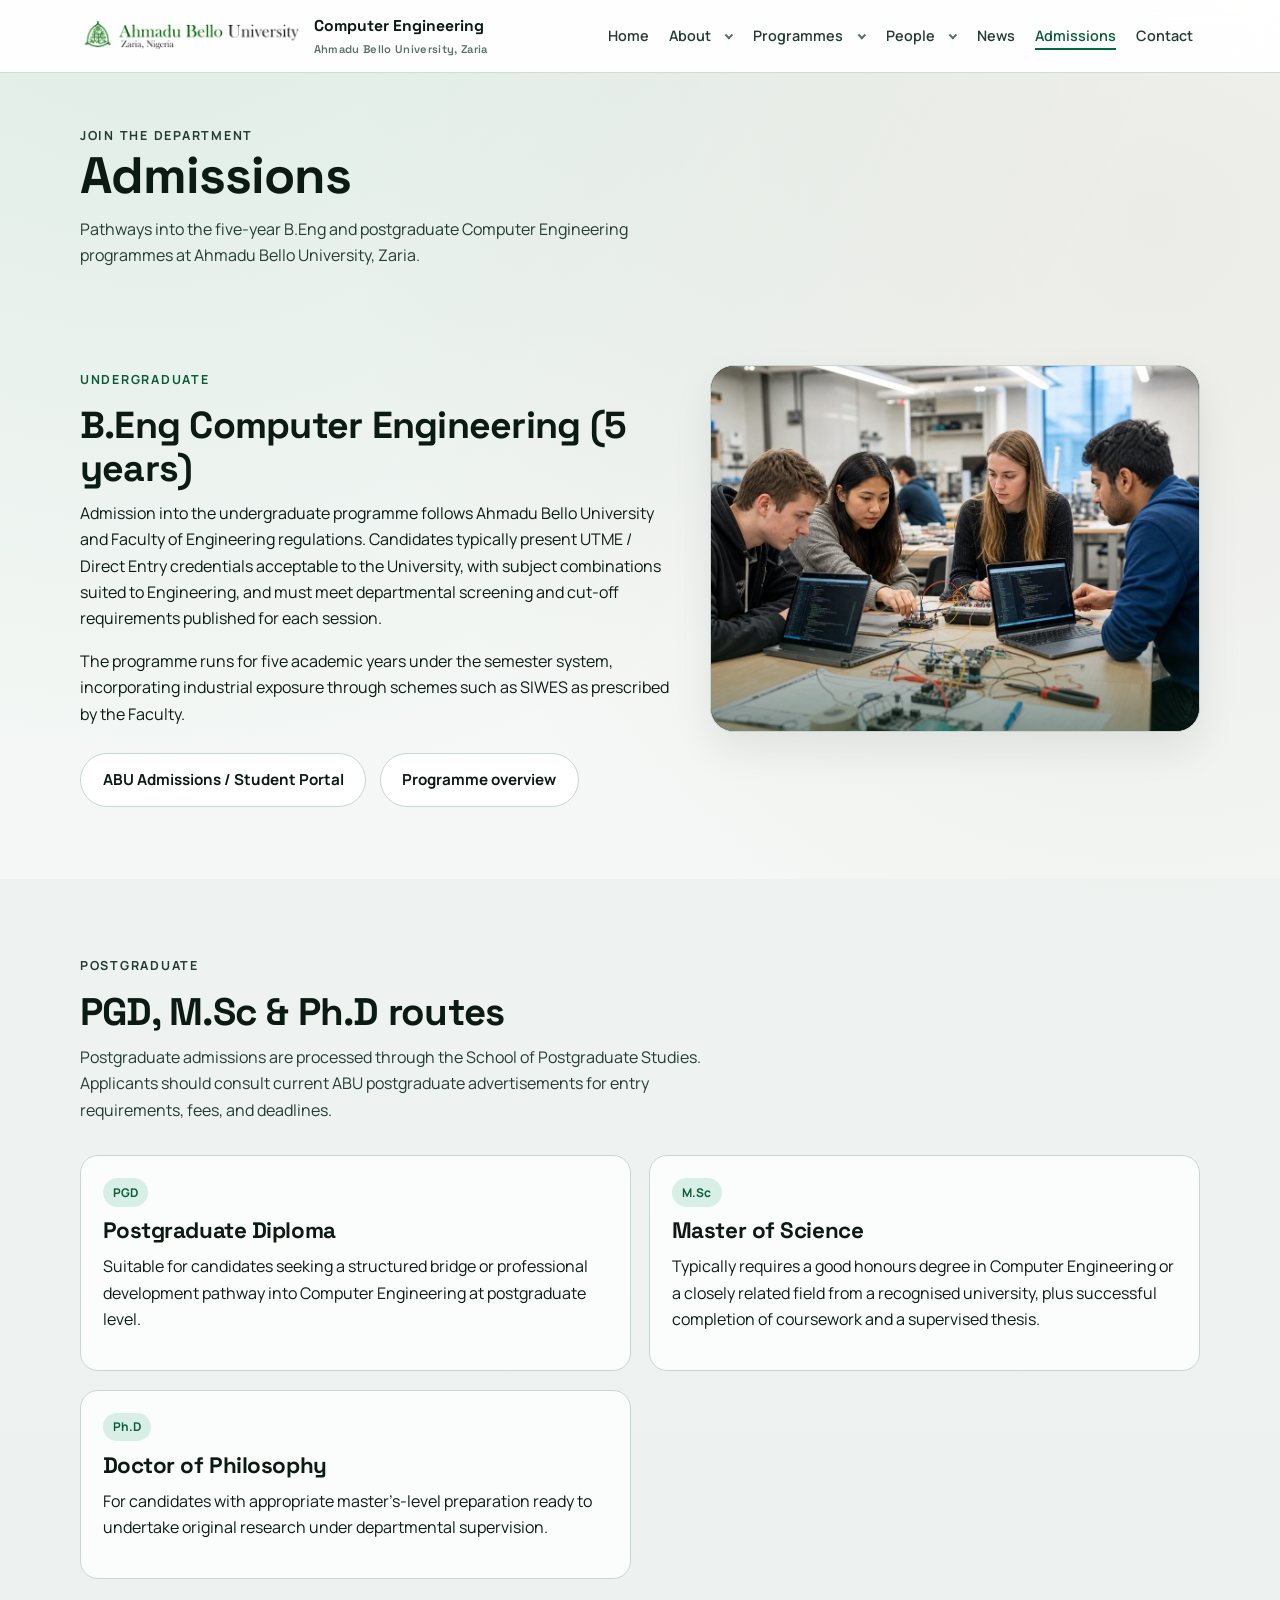
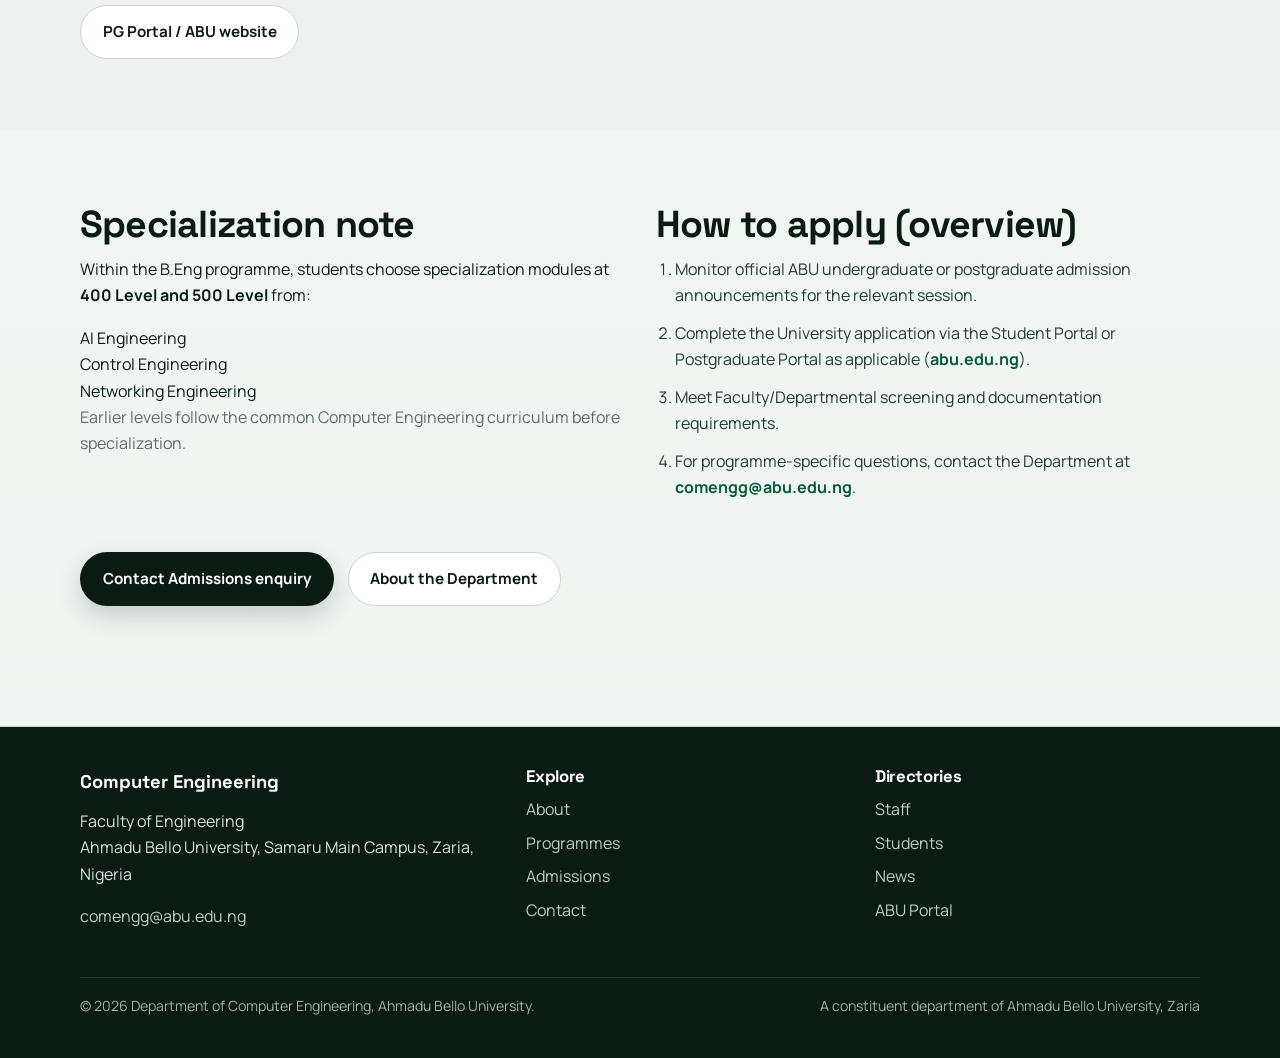
==== admissions.html @ 270fd3ab "Add ABU Computer Engineering department site for Vercel." ====
<!DOCTYPE html>
<html lang="en">
<head>
  <meta charset="UTF-8">
  <meta name="viewport" content="width=device-width, initial-scale=1">
  <meta name="description" content="Undergraduate and postgraduate admissions information for Computer Engineering at Ahmadu Bello University, Zaria.">
  <title>Admissions | Computer Engineering | Ahmadu Bello University</title>
  <link rel="preconnect" href="https://fonts.googleapis.com">
  <link rel="preconnect" href="https://fonts.gstatic.com" crossorigin>
  <link href="https://fonts.googleapis.com/css2?family=Manrope:wght@400;500;600;700;800&family=Space+Grotesk:wght@500;600;700&display=swap" rel="stylesheet">
  <link rel="stylesheet" href="assets/css/styles.css">
  <script type="application/ld+json">
  {
    "@context": "https://schema.org",
    "@type": "WebPage",
    "name": "Admissions — Computer Engineering, ABU",
    "description": "Pathways into B.Eng, PGD, M.Sc and Ph.D Computer Engineering at Ahmadu Bello University, Zaria.",
    "provider": {
      "@type": "CollegeOrUniversity",
      "name": "Ahmadu Bello University",
      "url": "https://abu.edu.ng"
    }
  }
  </script>
</head>
<body>
  <a class="skip-link" href="#main">Skip to content</a>
  <header class="site-header">
    <div class="container nav-bar">
      <a class="brand" href="index.html">
        <img class="brand-logo" src="assets/images/abu-logo.png" alt="Ahmadu Bello University" width="180" height="24">
        <div>
          Computer Engineering
          <span>Ahmadu Bello University, Zaria</span>
        </div>
      </a>
      <input class="nav-toggle" type="checkbox" id="nav-toggle" aria-label="Toggle navigation">
      <label class="nav-toggle-label" for="nav-toggle"><span></span></label>
      <nav class="site-nav" aria-label="Primary">
        <ul>
          <li><a href="index.html">Home</a></li>
          <li class="has-dropdown">
            <input class="dd-check" type="checkbox" id="dd-about" aria-hidden="true">
            <div class="dd-head">
              <a href="about.html">About</a>
              <label class="dd-toggle" for="dd-about" aria-label="About submenu"></label>
            </div>
            <ul class="dd-menu">
              <li><a href="about.html#about-department">About the Department</a></li>
              <li><a href="about.html#mission">Mission &amp; Vision</a></li>
            </ul>
          </li>
          <li class="has-dropdown">
            <input class="dd-check" type="checkbox" id="dd-programmes" aria-hidden="true">
            <div class="dd-head">
              <a href="programmes.html">Programmes</a>
              <label class="dd-toggle" for="dd-programmes" aria-label="Programmes submenu"></label>
            </div>
            <ul class="dd-menu">
              <li><a href="programmes.html#undergraduate">Undergraduate</a></li>
              <li><a href="programmes.html#postgraduate">Postgraduate</a></li>
              <li><a href="programmes.html#specializations">Specializations</a></li>
            </ul>
          </li>
          <li class="has-dropdown">
            <input class="dd-check" type="checkbox" id="dd-people" aria-hidden="true">
            <div class="dd-head">
              <a href="staff.html">People</a>
              <label class="dd-toggle" for="dd-people" aria-label="People submenu"></label>
            </div>
            <ul class="dd-menu">
              <li><a href="staff.html">Staff Directory</a></li>
              <li><a href="students.html">Student Directory</a></li>
            </ul>
          </li>
          <li><a href="news.html">News</a></li>
          <li><a href="admissions.html" aria-current="page">Admissions</a></li>
          <li><a href="contact.html">Contact</a></li>
        </ul>
      </nav>
    </div>
  </header>

  <main id="main">
    <header class="page-hero">
      <div class="container">
        <p class="eyebrow">Join the Department</p>
        <h1>Admissions</h1>
        <p>Pathways into the five-year B.Eng and postgraduate Computer Engineering programmes at Ahmadu Bello University, Zaria.</p>
      </div>
    </header>

    <section class="section section-paper">
      <div class="container split">
        <div>
          <p class="eyebrow">Undergraduate</p>
          <h2>B.Eng Computer Engineering (5 years)</h2>
          <p>Admission into the undergraduate programme follows Ahmadu Bello University and Faculty of Engineering regulations. Candidates typically present UTME / Direct Entry credentials acceptable to the University, with subject combinations suited to Engineering, and must meet departmental screening and cut-off requirements published for each session.</p>
          <p>The programme runs for five academic years under the semester system, incorporating industrial exposure through schemes such as SIWES as prescribed by the Faculty.</p>
          <div class="btn-row">
            <a class="btn btn-ghost" href="https://abu.edu.ng" rel="noopener">ABU Admissions / Student Portal</a>
            <a class="btn btn-ghost" href="programmes.html#beng">Programme overview</a>
          </div>
        </div>
        <div class="split-media">
          <img src="assets/images/prog-ug.jpg" alt="">
        </div>
      </div>
    </section>

    <section class="section section-soft">
      <div class="container">
        <div class="section-head">
          <p class="eyebrow">Postgraduate</p>
          <h2>PGD, M.Sc &amp; Ph.D routes</h2>
          <p>Postgraduate admissions are processed through the School of Postgraduate Studies. Applicants should consult current ABU postgraduate advertisements for entry requirements, fees, and deadlines.</p>
        </div>
        <div class="prog-grid">
          <article class="prog-card">
            <span class="tag">PGD</span>
            <h3>Postgraduate Diploma</h3>
            <p>Suitable for candidates seeking a structured bridge or professional development pathway into Computer Engineering at postgraduate level.</p>
          </article>
          <article class="prog-card">
            <span class="tag">M.Sc</span>
            <h3>Master of Science</h3>
            <p>Typically requires a good honours degree in Computer Engineering or a closely related field from a recognised university, plus successful completion of coursework and a supervised thesis.</p>
          </article>
          <article class="prog-card">
            <span class="tag">Ph.D</span>
            <h3>Doctor of Philosophy</h3>
            <p>For candidates with appropriate master’s-level preparation ready to undertake original research under departmental supervision.</p>
          </article>
        </div>
        <div class="btn-row">
          <a class="btn btn-ghost" href="https://abu.edu.ng" rel="noopener">PG Portal / ABU website</a>
        </div>
      </div>
    </section>

    <section class="section section-paper">
      <div class="container two-col">
        <div>
          <h2>Specialization note</h2>
          <p>Within the B.Eng programme, students choose specialization modules at <strong>400 Level and 500 Level</strong> from:</p>
          <ul>
            <li>AI Engineering</li>
            <li>Control Engineering</li>
            <li>Networking Engineering</li>
          </ul>
          <p class="muted">Earlier levels follow the common Computer Engineering curriculum before specialization.</p>
        </div>
        <div>
          <h2>How to apply (overview)</h2>
          <ol class="steps">
            <li>Monitor official ABU undergraduate or postgraduate admission announcements for the relevant session.</li>
            <li>Complete the University application via the Student Portal or Postgraduate Portal as applicable (<a href="https://abu.edu.ng" rel="noopener">abu.edu.ng</a>).</li>
            <li>Meet Faculty/Departmental screening and documentation requirements.</li>
            <li>For programme-specific questions, contact the Department at <a href="mailto:comengg@abu.edu.ng">comengg@abu.edu.ng</a>.</li>
          </ol>
        </div>
      </div>
      <div class="container" style="margin-top:2rem;">
        <div class="btn-row">
          <a class="btn btn-primary" href="contact.html">Contact Admissions enquiry</a>
          <a class="btn btn-ghost" href="about.html">About the Department</a>
        </div>
      </div>
    </section>
  </main>

  <footer class="site-footer">
    <div class="container footer-grid">
      <div>
        <p class="footer-brand">Computer Engineering</p>
        <p>Faculty of Engineering<br>Ahmadu Bello University, Samaru Main Campus, Zaria, Nigeria</p>
        <p><a href="mailto:comengg@abu.edu.ng">comengg@abu.edu.ng</a></p>
      </div>
      <div>
        <h3>Explore</h3>
        <ul class="footer-links">
          <li><a href="about.html">About</a></li>
          <li><a href="programmes.html">Programmes</a></li>
          <li><a href="admissions.html">Admissions</a></li>
          <li><a href="contact.html">Contact</a></li>
        </ul>
      </div>
      <div>
        <h3>Directories</h3>
        <ul class="footer-links">
          <li><a href="staff.html">Staff</a></li>
          <li><a href="students.html">Students</a></li>
          <li><a href="news.html">News</a></li>
          <li><a href="https://abu.edu.ng" rel="noopener">ABU Portal</a></li>
        </ul>
      </div>
    </div>
    <div class="container footer-bottom">
      <p>&copy; 2026 Department of Computer Engineering, Ahmadu Bello University.</p>
      <p class="abu-credit">A constituent department of Ahmadu Bello University, Zaria</p>
    </div>
  </footer>
</body>
</html>
---- assets/css/styles.css ----
/* =========================================================
   Department of Computer Engineering — ABU Zaria
   Portfolio-aligned CSS3 · Flexbox/Grid · Mobile-first · No JS
   ABU green + Engineering brown theme
   ========================================================= */

:root {
  --ink: #0c1a14;
  --ink-soft: #243b32;
  --muted: #5c6f68;
  --paper: #f3f6f4;
  --paper-2: #e7eeea;
  --line: #c9d6d0;
  --accent: #006b3f;
  --accent-deep: #0a5c38;
  --accent-soft: #d7efe6;
  --brown: #6b4423;
  --brown-soft: #8b5e3c;
  --brown-tint: #f3ebe4;
  --highlight: #c8e6a0;
  --white: #ffffff;
  --shadow: 0 18px 40px rgba(12, 26, 20, 0.08);
  --radius: 18px;
  --max: 1120px;
  --nav-h: 72px;
  --font-display: "Space Grotesk", "Trebuchet MS", sans-serif;
  --font-body: "Manrope", "Segoe UI", sans-serif;
  --ease: cubic-bezier(0.22, 1, 0.36, 1);
}

*,
*::before,
*::after {
  box-sizing: border-box;
}

html {
  scroll-behavior: smooth;
}

body {
  margin: 0;
  font-family: var(--font-body);
  color: var(--ink);
  background:
    radial-gradient(circle at 12% -10%, rgba(0, 107, 63, 0.12), transparent 34%),
    radial-gradient(circle at 90% 8%, rgba(107, 68, 35, 0.08), transparent 30%),
    linear-gradient(180deg, #f7faf8 0%, var(--paper) 45%, #eef4f1 100%);
  line-height: 1.65;
  min-height: 100vh;
}

img,
svg {
  max-width: 100%;
  display: block;
  height: auto;
}

a {
  color: inherit;
  text-decoration: none;
}

ul {
  margin: 0;
  padding: 0;
  list-style: none;
}

ol {
  margin: 0 0 1.2em;
  padding-left: 1.2em;
}

h1, h2, h3, h4 {
  font-family: var(--font-display);
  line-height: 1.15;
  margin: 0 0 0.6rem;
  letter-spacing: -0.02em;
  color: var(--ink);
}

h1 { font-size: clamp(2rem, 5vw, 3.4rem); }
h2 { font-size: clamp(1.55rem, 3.2vw, 2.35rem); }
h3 { font-size: clamp(1.15rem, 2.2vw, 1.4rem); }

p {
  margin: 0 0 1rem;
}

.container {
  width: min(100% - 2rem, var(--max));
  margin-inline: auto;
}

.sr-only {
  position: absolute;
  width: 1px;
  height: 1px;
  padding: 0;
  margin: -1px;
  overflow: hidden;
  clip: rect(0, 0, 0, 0);
  white-space: nowrap;
  border: 0;
}

.skip-link {
  position: absolute;
  left: -999px;
  top: 0;
  background: var(--ink);
  color: var(--white);
  padding: 0.75rem 1rem;
  z-index: 1000;
  border-radius: 10px;
}

.skip-link:focus {
  left: 1rem;
  top: 1rem;
}

.eyebrow {
  display: inline-block;
  font-size: 0.78rem;
  font-weight: 700;
  letter-spacing: 0.14em;
  text-transform: uppercase;
  color: var(--accent-deep);
  margin-bottom: 0.85rem;
}

.lede,
.support {
  font-size: 1.08rem;
  color: var(--ink-soft);
  max-width: 42rem;
}

.muted { color: var(--muted); }

.muted a,
.prose-block a,
.section p a:not(.btn) {
  color: var(--accent-deep);
  font-weight: 700;
}

.muted a:hover,
.muted a:focus,
.prose-block a:hover,
.prose-block a:focus,
.section p a:not(.btn):hover,
.section p a:not(.btn):focus {
  text-decoration: underline;
}

.section {
  padding: 4.5rem 0;
}

.section-paper {
  background: transparent;
}

.section-soft {
  background: rgba(231, 238, 234, 0.45);
}

.section-ink {
  background: var(--ink);
  color: #d7e2de;
}

.section-ink h2,
.section-ink .eyebrow {
  color: var(--white);
}

.section-ink .eyebrow {
  color: var(--highlight);
}

.section-head {
  margin-bottom: 2rem;
}

.section-head h2 {
  font-size: clamp(1.8rem, 3vw, 2.5rem);
}

.section-head p {
  color: var(--ink-soft);
  max-width: 40rem;
}

/* ---------- Header / Nav ---------- */
.site-header {
  position: sticky;
  top: 0;
  z-index: 100;
  backdrop-filter: blur(14px);
  background: rgba(255, 255, 255, 0.94);
  border-bottom: 1px solid rgba(201, 214, 208, 0.85);
}

.nav-bar,
.header-inner {
  min-height: var(--nav-h);
  display: flex;
  align-items: center;
  justify-content: space-between;
  gap: 1rem;
  position: relative;
}

.brand {
  display: flex;
  align-items: center;
  gap: 0.85rem;
  font-family: var(--font-display);
  font-weight: 700;
  font-size: 1.05rem;
  color: var(--ink);
  min-width: 0;
}

.brand-logo {
  flex: 0 0 auto;
  display: block;
  height: 2.45rem;
  width: auto;
  max-width: min(220px, 48vw);
  object-fit: contain;
  object-position: left center;
  background: transparent;
  border-radius: 0;
  padding: 0;
}

.brand-mark {
  display: none;
}

.brand-text,
.brand > div {
  display: flex;
  flex-direction: column;
  min-width: 0;
}

.brand strong,
.brand > div {
  font-size: 0.98rem;
  color: var(--ink);
}

.brand span,
.brand-text span {
  display: block;
  font-size: 0.7rem;
  font-weight: 600;
  color: var(--muted);
  letter-spacing: 0.03em;
  white-space: nowrap;
  overflow: hidden;
  text-overflow: ellipsis;
}

.nav-toggle {
  position: absolute;
  opacity: 0;
  pointer-events: none;
  width: 0;
  height: 0;
}

.nav-toggle-label {
  display: none;
  width: 2.6rem;
  height: 2.6rem;
  border: 1px solid var(--line);
  border-radius: 12px;
  align-items: center;
  justify-content: center;
  cursor: pointer;
  background: var(--white);
}

.nav-toggle-label span,
.nav-toggle-label span::before,
.nav-toggle-label span::after {
  display: block;
  width: 1.1rem;
  height: 2px;
  background: var(--ink);
  position: relative;
  transition: 0.2s ease;
}

.nav-toggle-label span::before,
.nav-toggle-label span::after {
  content: "";
  position: absolute;
  left: 0;
}

.nav-toggle-label span::before { top: -6px; }
.nav-toggle-label span::after { top: 6px; }

.site-nav > ul {
  display: flex;
  flex-wrap: wrap;
  gap: 0.2rem 0.35rem;
  align-items: center;
}

.site-nav a {
  font-size: 0.9rem;
  font-weight: 600;
  color: var(--ink-soft);
  padding: 0.4rem 0.45rem;
  position: relative;
  border-radius: 8px;
}

.site-nav > ul > li > a::after,
.dd-head > a::after {
  content: "";
  position: absolute;
  left: 0.45rem;
  right: 0.45rem;
  bottom: 0.15rem;
  width: auto;
  height: 2px;
  background: var(--accent);
  transform: scaleX(0);
  transform-origin: left;
  transition: transform 0.2s ease;
}

.site-nav a:hover,
.site-nav a:focus,
.site-nav a[aria-current="page"],
.dd-head > a:hover,
.dd-head > a:focus {
  color: var(--accent-deep);
}

.site-nav > ul > li > a:hover::after,
.site-nav > ul > li > a:focus::after,
.site-nav > ul > li > a[aria-current="page"]::after,
.dd-head > a:hover::after,
.dd-head > a:focus::after,
.has-dropdown:has(a[aria-current="page"]) .dd-head > a::after {
  transform: scaleX(1);
}

/* Dropdowns */
.has-dropdown {
  position: relative;
}

.dd-check {
  position: absolute;
  opacity: 0;
  pointer-events: none;
  width: 0;
  height: 0;
}

.dd-head {
  display: flex;
  align-items: center;
  gap: 0.15rem;
}

.dd-head > a {
  font-size: 0.9rem;
  font-weight: 600;
  color: var(--ink-soft);
  padding: 0.4rem 0.2rem 0.4rem 0.45rem;
  position: relative;
}

.dd-toggle {
  display: inline-flex;
  align-items: center;
  justify-content: center;
  width: 1.5rem;
  height: 1.5rem;
  border-radius: 6px;
  cursor: pointer;
  color: var(--muted);
}

.dd-toggle .caret,
.dd-toggle::after {
  content: "";
  display: block;
  width: 0.4rem;
  height: 0.4rem;
  border-right: 2px solid currentColor;
  border-bottom: 2px solid currentColor;
  transform: rotate(45deg) translateY(-1px);
  transition: transform 0.2s ease;
}

.dd-toggle .caret {
  border: none;
  width: auto;
  height: auto;
  transform: none;
  font-size: 0.65rem;
  line-height: 1;
}

.dd-check:checked + .dd-head .dd-toggle::after {
  transform: rotate(225deg) translateY(-1px);
}

.dd-menu {
  display: none;
  min-width: 13.5rem;
  padding: 0.45rem;
  background: var(--white);
  border: 1px solid var(--line);
  border-radius: 14px;
  box-shadow: var(--shadow);
  z-index: 120;
}

.dd-menu a {
  display: block;
  padding: 0.65rem 0.75rem;
  border-radius: 10px;
  font-size: 0.88rem;
  color: var(--ink-soft);
}

.dd-menu a:hover,
.dd-menu a:focus {
  background: var(--accent-soft);
  color: var(--accent-deep);
}

.has-dropdown:hover > .dd-menu,
.has-dropdown:focus-within > .dd-menu,
.dd-check:checked ~ .dd-menu {
  display: block;
}

@media (min-width: 761px) {
  .dd-menu {
    position: absolute;
    top: calc(100% + 0.35rem);
    left: 0;
  }

  .dd-toggle {
    pointer-events: none;
  }
}

/* ---------- Buttons ---------- */
.btn-row {
  display: flex;
  flex-wrap: wrap;
  gap: 0.85rem;
  margin-top: 1.6rem;
}

.btn,
button.btn {
  display: inline-flex;
  align-items: center;
  justify-content: center;
  gap: 0.45rem;
  padding: 0.85rem 1.35rem;
  border-radius: 999px;
  font-family: var(--font-body);
  font-weight: 700;
  font-size: 0.95rem;
  border: 1.5px solid transparent;
  cursor: pointer;
  transition: transform 0.18s ease, background 0.18s ease, box-shadow 0.18s ease, border-color 0.18s ease, color 0.18s ease;
}

.btn:hover,
.btn:focus {
  transform: translateY(-2px);
}

.btn-primary {
  background: var(--ink);
  color: var(--white);
  box-shadow: 0 10px 24px rgba(12, 26, 20, 0.18);
}

.btn-primary:hover,
.btn-primary:focus {
  background: var(--accent-deep);
  color: var(--white);
}

.btn-secondary {
  background: transparent;
  border-color: var(--ink);
  color: var(--ink);
}

.btn-secondary:hover,
.btn-secondary:focus {
  background: var(--accent-soft);
  border-color: var(--accent);
  color: var(--accent-deep);
}

.btn-ghost {
  background: var(--white);
  color: var(--ink);
  border-color: var(--line);
}

.btn-ghost:hover,
.btn-ghost:focus {
  border-color: var(--accent);
  color: var(--accent-deep);
  background: var(--accent-soft);
}

/* ---------- Hero (institutional, brand-first) ---------- */
.hero {
  position: relative;
  min-height: calc(88vh - var(--nav-h));
  display: grid;
  align-items: end;
  overflow: hidden;
  color: var(--white);
  background: #062819;
}

.hero-media {
  position: absolute;
  inset: 0;
  z-index: 0;
}

.hero-media img,
.hero-media svg {
  width: 100%;
  height: 100%;
  object-fit: cover;
  object-position: center;
  transform: scale(1.08);
  animation: heroZoom 18s ease-in-out infinite alternate;
  will-change: transform;
}

.hero-media::after {
  content: "";
  position: absolute;
  inset: 0;
  background:
    linear-gradient(180deg, rgba(6, 40, 25, 0.28) 0%, rgba(6, 40, 25, 0.42) 40%, rgba(6, 40, 25, 0.9) 100%),
    linear-gradient(90deg, rgba(6, 40, 25, 0.82) 0%, rgba(6, 40, 25, 0.35) 62%, rgba(6, 40, 25, 0.15) 100%);
  pointer-events: none;
}

.hero-content {
  position: relative;
  z-index: 1;
  padding: clamp(3rem, 8vw, 5.5rem) 0 clamp(3.25rem, 7vw, 5rem);
  animation: heroRise 0.85s var(--ease) both;
}

.hero-brand {
  font-family: var(--font-display);
  font-size: clamp(1.15rem, 2.6vw, 1.55rem);
  font-weight: 700;
  color: #d4e8dc;
  margin-bottom: 0.85rem;
  letter-spacing: -0.01em;
  max-width: 28ch;
}

.hero h1 {
  color: var(--white);
  max-width: 14ch;
  margin-bottom: 0.9rem;
  font-size: clamp(2.4rem, 5.5vw, 4rem);
}

.hero .support {
  color: rgba(244, 247, 245, 0.86);
  font-size: 1.1rem;
  margin-bottom: 0;
}

.hero .btn-secondary {
  border-color: rgba(255, 255, 255, 0.55);
  color: var(--white);
}

.hero .btn-secondary:hover,
.hero .btn-secondary:focus {
  background: rgba(255, 255, 255, 0.1);
  border-color: var(--highlight);
  color: var(--white);
}

@keyframes heroRise {
  from { opacity: 0; transform: translateY(22px); }
  to { opacity: 1; transform: translateY(0); }
}

@keyframes heroZoom {
  from { transform: scale(1.05) translate3d(0, 0, 0); }
  to { transform: scale(1.14) translate3d(-1.5%, -1%, 0); }
}

@keyframes fadeUp {
  from { opacity: 0; transform: translateY(28px); }
  to { opacity: 1; transform: translateY(0); }
}

@keyframes imageReveal {
  from { opacity: 0; transform: scale(1.06); }
  to { opacity: 1; transform: scale(1); }
}

.reveal,
.lane,
.news-item,
.article-card,
.stat,
.feature-card,
.person,
.prog-card {
  animation: fadeUp 0.7s var(--ease) both;
}

.lane:nth-child(2),
.news-item:nth-child(2),
.stat:nth-child(2) { animation-delay: 0.08s; }
.lane:nth-child(3),
.news-item:nth-child(3),
.stat:nth-child(3) { animation-delay: 0.16s; }
.stat:nth-child(4) { animation-delay: 0.24s; }

.page-hero {
  padding: 3rem 0 1.5rem;
}

.page-hero h1 {
  font-size: clamp(2rem, 4.5vw, 3.2rem);
}

.page-hero p {
  color: var(--ink-soft);
  max-width: 40rem;
  margin: 0;
}

/* ---------- Layout helpers ---------- */
.split,
.two-col,
.about-layout,
.contact-grid {
  display: grid;
  gap: 2rem;
  align-items: start;
}

.split,
.about-layout {
  grid-template-columns: 1.1fr 0.9fr;
}

.two-col,
.contact-grid {
  grid-template-columns: 1fr 1fr;
}

.split-media,
.portrait {
  position: relative;
  border-radius: 24px;
  overflow: hidden;
  border: 1px solid var(--line);
  background: var(--ink);
  box-shadow: var(--shadow);
}

.split-media::after,
.portrait::after {
  content: "";
  position: absolute;
  inset: auto 0 0 0;
  height: 35%;
  background: linear-gradient(transparent, rgba(6, 40, 25, 0.45));
  pointer-events: none;
}

.split-media img,
.portrait img {
  width: 100%;
  aspect-ratio: 4 / 3;
  object-fit: cover;
  object-position: center;
  animation: imageReveal 0.9s var(--ease) both;
  transition: transform 0.7s var(--ease);
}

.split-media:hover img,
.portrait:hover img {
  transform: scale(1.05);
}

.prose-block p:last-child {
  margin-bottom: 0;
}

.quote {
  margin: 0;
  padding: 1.4rem 1.5rem;
  border-left: 4px solid var(--brown);
  background: var(--brown-tint);
  border-radius: 0 16px 16px 0;
  color: var(--ink-soft);
  font-size: 1.05rem;
}

.quote cite {
  display: block;
  margin-top: 0.85rem;
  font-style: normal;
  font-weight: 700;
  color: var(--brown);
  font-size: 0.92rem;
}

/* ---------- Stats ---------- */
.stats,
.stat-strip {
  display: grid;
  grid-template-columns: repeat(3, 1fr);
  gap: 1rem;
}

.stat {
  background: var(--white);
  border: 1px solid var(--line);
  border-radius: var(--radius);
  padding: 1.2rem 1.1rem;
  box-shadow: var(--shadow);
}

.section-ink .stat {
  background: rgba(255, 255, 255, 0.06);
  border-color: rgba(255, 255, 255, 0.12);
  box-shadow: none;
}

.stat strong,
.stat b {
  display: block;
  font-family: var(--font-display);
  font-size: 1.55rem;
  color: var(--accent-deep);
  margin-bottom: 0.2rem;
}

.section-ink .stat strong,
.section-ink .stat b {
  color: var(--highlight);
}

.stat span {
  color: var(--muted);
  font-size: 0.9rem;
}

.section-ink .stat span {
  color: #9bb0a8;
}

/* ---------- Feature / programme / lane grids ---------- */
.feature-grid,
.lanes,
.prog-grid,
.person-grid,
.hobby-grid {
  display: grid;
  gap: 1.15rem;
}

.feature-grid,
.lanes {
  grid-template-columns: repeat(3, 1fr);
}

.prog-grid {
  grid-template-columns: repeat(2, 1fr);
}

.prog-grid.four {
  grid-template-columns: repeat(4, 1fr);
}

.person-grid {
  grid-template-columns: repeat(3, 1fr);
}

/* ---------- Labs & focus showcase ---------- */
.focus-showcase {
  display: grid;
  gap: 1.5rem;
}

.focus-reel {
  position: relative;
  border-radius: 24px;
  overflow: hidden;
  min-height: clamp(280px, 42vw, 420px);
  background: var(--ink);
  box-shadow: var(--shadow);
  border: 1px solid var(--line);
}

.focus-reel-slides {
  position: absolute;
  inset: 0;
}

.focus-reel-slides img {
  position: absolute;
  inset: 0;
  width: 100%;
  height: 100%;
  object-fit: cover;
  opacity: 0;
  animation: focusReel 20s ease-in-out infinite;
}

.focus-reel-slides img:nth-child(1) { animation-delay: 0s; }
.focus-reel-slides img:nth-child(2) { animation-delay: 4s; }
.focus-reel-slides img:nth-child(3) { animation-delay: 8s; }
.focus-reel-slides img:nth-child(4) { animation-delay: 12s; }
.focus-reel-slides img:nth-child(5) { animation-delay: 16s; }

@keyframes focusReel {
  0% { opacity: 0; transform: scale(1.06); }
  4% { opacity: 1; }
  18% { opacity: 1; transform: scale(1.12); }
  22% { opacity: 0; transform: scale(1.14); }
  100% { opacity: 0; }
}

.focus-reel::after {
  content: "";
  position: absolute;
  inset: 0;
  background:
    linear-gradient(90deg, rgba(6, 40, 25, 0.88) 0%, rgba(6, 40, 25, 0.45) 48%, rgba(6, 40, 25, 0.2) 100%),
    linear-gradient(180deg, transparent 40%, rgba(6, 40, 25, 0.75));
  pointer-events: none;
  z-index: 1;
}

.focus-reel-caption {
  position: relative;
  z-index: 2;
  max-width: 34rem;
  padding: clamp(1.5rem, 4vw, 2.5rem);
  color: var(--white);
  height: 100%;
  display: flex;
  flex-direction: column;
  justify-content: flex-end;
  min-height: clamp(280px, 42vw, 420px);
}

.focus-reel-caption .lane-meta {
  color: var(--highlight);
}

.focus-reel-caption h3 {
  color: var(--white);
  font-size: clamp(1.5rem, 3vw, 2.1rem);
}

.focus-reel-caption p:last-child {
  color: rgba(244, 247, 245, 0.86);
  margin: 0;
}

.focus-grid {
  display: grid;
  grid-template-columns: repeat(2, 1fr);
  gap: 1.15rem;
}

.focus-card {
  background: rgba(255, 255, 255, 0.82);
  border: 1px solid var(--line);
  border-radius: var(--radius);
  overflow: hidden;
  transition: transform 0.25s var(--ease), box-shadow 0.25s var(--ease), border-color 0.25s var(--ease);
}

.focus-card:hover {
  transform: translateY(-5px);
  border-color: #9fc7b8;
  box-shadow: var(--shadow);
}

.focus-card-wide {
  grid-column: 1 / -1;
  display: grid;
  grid-template-columns: 1.1fr 0.9fr;
}

.focus-card-media {
  position: relative;
  aspect-ratio: 16 / 10;
  overflow: hidden;
  background: var(--ink);
}

.focus-card-wide .focus-card-media {
  aspect-ratio: auto;
  min-height: 240px;
}

.focus-card-media img {
  width: 100%;
  height: 100%;
  object-fit: cover;
  transition: transform 0.65s var(--ease);
}

.focus-card:hover .focus-card-media img {
  transform: scale(1.06);
}

.focus-card-body {
  padding: 1.15rem 1.25rem 1.35rem;
}

.focus-card-body p:last-child {
  margin: 0;
  color: var(--ink-soft);
}

.feature-card,
.lane,
.prog-card,
.person,
.info-card,
.contact-card,
.edu-item {
  background: rgba(255, 255, 255, 0.78);
  border: 1px solid var(--line);
  border-radius: var(--radius);
  padding: 1.35rem;
  transition: transform 0.18s ease, border-color 0.18s ease, box-shadow 0.18s ease;
}

.feature-card:hover,
.lane:hover,
.prog-card:hover,
.person:hover,
.info-card:hover,
.contact-card:hover {
  transform: translateY(-4px);
  border-color: #9fc7b8;
  box-shadow: var(--shadow);
}

.lane {
  padding: 0;
  overflow: hidden;
  display: flex;
  flex-direction: column;
}

.lane-visual {
  position: relative;
  background: var(--ink);
  aspect-ratio: 16 / 10;
  overflow: hidden;
}

.lane-visual::after {
  content: "";
  position: absolute;
  inset: 0;
  background: linear-gradient(180deg, transparent 55%, rgba(6, 40, 25, 0.35));
  pointer-events: none;
}

.lane-visual img {
  width: 100%;
  height: 100%;
  object-fit: cover;
  object-position: center;
  transition: transform 0.65s var(--ease);
}

.lane:hover .lane-visual img {
  transform: scale(1.07);
}

.lane-body {
  padding: 1.2rem 1.25rem 1.35rem;
}

.lane-meta {
  font-size: 0.78rem;
  font-weight: 700;
  letter-spacing: 0.08em;
  text-transform: uppercase;
  color: var(--brown-soft);
  margin-bottom: 0.45rem;
}

.lane-body a,
.project-link {
  font-weight: 700;
  color: var(--accent-deep);
}

.lane-body a:hover,
.lane-body a:focus,
.project-link:hover,
.project-link:focus {
  text-decoration: underline;
}

.tag,
.pill {
  display: inline-block;
  font-size: 0.75rem;
  font-weight: 700;
  padding: 0.28rem 0.65rem;
  border-radius: 999px;
  background: var(--accent-soft);
  color: var(--accent-deep);
  margin-bottom: 0.7rem;
}

.pill {
  margin-bottom: 0;
  background: var(--brown-tint);
  color: var(--brown);
}

.duration {
  margin: 0.75rem 0 0;
  font-size: 0.9rem;
  color: var(--muted);
  font-weight: 600;
}

.person .role {
  margin: 0 0 0.25rem;
  font-weight: 700;
  color: var(--accent-deep);
}

.person .rank {
  margin: 0;
  color: var(--muted);
  font-size: 0.92rem;
}

.person .quick-link {
  display: inline-block;
  margin-top: 0.75rem;
  font-weight: 700;
  color: var(--brown);
  font-size: 0.9rem;
}

.person .quick-link:hover,
.person .quick-link:focus {
  text-decoration: underline;
}

/* Detail panels (programmes page) */
.detail-panel {
  display: grid;
  grid-template-columns: 0.85fr 1.15fr;
  gap: 0;
  background: rgba(255, 255, 255, 0.78);
  border: 1px solid var(--line);
  border-radius: var(--radius);
  overflow: hidden;
  scroll-margin-top: calc(var(--nav-h) + 1rem);
}

.detail-panel-visual {
  position: relative;
  background: var(--ink);
  min-height: 220px;
  overflow: hidden;
}

.detail-panel-visual img {
  width: 100%;
  height: 100%;
  min-height: 220px;
  object-fit: cover;
  object-position: center;
  transition: transform 0.65s var(--ease);
}

.detail-panel:hover .detail-panel-visual img {
  transform: scale(1.05);
}

.detail-panel-body {
  padding: 1.4rem 1.5rem;
}

.detail-panel-body ul {
  list-style: disc;
  padding-left: 1.15rem;
  color: var(--ink-soft);
}

.detail-panel-body li {
  margin-bottom: 0.4rem;
}

/* News */
.news-strip,
.article-list {
  display: grid;
  gap: 1.15rem;
}

.news-strip {
  grid-template-columns: repeat(3, 1fr);
}

.news-item,
.article-card {
  display: grid;
  background: rgba(255, 255, 255, 0.78);
  border: 1px solid var(--line);
  border-radius: var(--radius);
  overflow: hidden;
  transition: transform 0.18s ease, border-color 0.18s ease, box-shadow 0.18s ease;
  color: inherit;
}

.news-item:hover,
.article-card:hover {
  transform: translateY(-4px);
  border-color: #9fc7b8;
  box-shadow: var(--shadow);
}

.news-item-media,
.article-card-media {
  position: relative;
  background: var(--ink);
  aspect-ratio: 16 / 10;
  overflow: hidden;
}

.news-item-media img,
.article-card-media img {
  width: 100%;
  height: 100%;
  object-fit: cover;
  object-position: center;
  transition: transform 0.65s var(--ease);
}

.news-item:hover .news-item-media img,
.article-card:hover .article-card-media img {
  transform: scale(1.06);
}

.news-item-body,
.article-card-body {
  padding: 1.15rem 1.25rem 1.35rem;
}

.news-item time,
.article-meta {
  display: flex;
  flex-wrap: wrap;
  align-items: center;
  gap: 0.55rem;
  font-size: 0.84rem;
  color: var(--muted);
  font-weight: 600;
  margin-bottom: 0.55rem;
}

.article-card {
  grid-template-columns: 0.85fr 1.15fr;
  scroll-margin-top: calc(var(--nav-h) + 1rem);
}

.article-card .modal-open {
  display: inline-block;
  margin-top: 0.5rem;
  font-weight: 700;
  color: var(--accent-deep);
}

.article-card .modal-open:hover,
.article-card .modal-open:focus {
  text-decoration: underline;
}

/* Lists */
.theme-list,
.peo-list,
.outcome-list,
.about-points {
  display: grid;
  gap: 0.75rem;
}

.theme-list {
  grid-template-columns: repeat(3, 1fr);
}

.theme-list li,
.peo-list li,
.outcome-list li,
.about-points li {
  position: relative;
  padding: 1rem 1.1rem 1rem 1.85rem;
  background: rgba(255, 255, 255, 0.78);
  border: 1px solid var(--line);
  border-radius: 14px;
  color: var(--ink-soft);
}

.theme-list li::before,
.peo-list li::before,
.outcome-list li::before,
.about-points li::before {
  content: "";
  position: absolute;
  left: 0.85rem;
  top: 1.25rem;
  width: 0.45rem;
  height: 0.45rem;
  border-radius: 50%;
  background: var(--accent);
}

.steps li {
  margin-bottom: 0.7rem;
  color: var(--ink-soft);
}

.steps a {
  color: var(--accent-deep);
  font-weight: 700;
}

.steps a:hover,
.steps a:focus {
  text-decoration: underline;
}

/* Filter / notice / table */
.filter-bar {
  display: flex;
  flex-wrap: wrap;
  gap: 0.55rem;
  margin-bottom: 2rem;
}

.filter-bar a {
  padding: 0.5rem 0.95rem;
  border-radius: 999px;
  border: 1px solid var(--line);
  background: var(--white);
  font-weight: 700;
  font-size: 0.88rem;
  color: var(--ink-soft);
}

.filter-bar a:hover,
.filter-bar a:focus {
  background: var(--accent-soft);
  border-color: var(--accent);
  color: var(--accent-deep);
}

.staff-panels section {
  scroll-margin-top: calc(var(--nav-h) + 1rem);
  margin-bottom: 2.5rem;
}

.staff-panels section:last-child {
  margin-bottom: 0;
}

.notice {
  padding: 1rem 1.15rem;
  border-radius: 14px;
  border: 1px solid rgba(107, 68, 35, 0.25);
  background: var(--brown-tint);
  color: var(--ink-soft);
  margin-bottom: 1.5rem;
}

.table-wrap {
  overflow-x: auto;
  border: 1px solid var(--line);
  border-radius: var(--radius);
  background: var(--white);
  box-shadow: var(--shadow);
}

table {
  width: 100%;
  border-collapse: collapse;
  min-width: 520px;
}

th,
td {
  text-align: left;
  padding: 0.85rem 1rem;
  border-bottom: 1px solid var(--line);
  font-size: 0.95rem;
}

th {
  font-family: var(--font-display);
  background: var(--paper-2);
  color: var(--accent-deep);
  font-weight: 700;
}

tr:last-child td {
  border-bottom: none;
}

tbody tr:hover td {
  background: rgba(215, 239, 230, 0.35);
}

/* Contact / forms */
.contact-card h2,
.contact-card h3 {
  margin-bottom: 0.85rem;
}

.contact-card address {
  font-style: normal;
  color: var(--ink-soft);
  margin-bottom: 1rem;
}

.contact-card a {
  color: var(--accent-deep);
  font-weight: 700;
}

.contact-card a:hover,
.contact-card a:focus {
  text-decoration: underline;
}

.form-grid {
  display: grid;
  gap: 0.9rem;
}

.form-grid label {
  display: grid;
  gap: 0.35rem;
  font-size: 0.88rem;
  font-weight: 700;
}

.form-grid input,
.form-grid textarea {
  width: 100%;
  border: 1px solid var(--line);
  border-radius: 12px;
  padding: 0.8rem 0.95rem;
  font: inherit;
  background: var(--white);
  color: var(--ink);
}

.form-grid input:focus,
.form-grid textarea:focus {
  outline: 2px solid var(--accent-soft);
  border-color: var(--accent);
}

.form-grid textarea {
  min-height: 140px;
  resize: vertical;
}

.form-actions {
  display: flex;
  flex-wrap: wrap;
  gap: 0.75rem;
}

.form-note {
  font-size: 0.86rem;
  color: var(--muted);
  margin: 0;
}

/* ---------- CSS-only modals (:target) ---------- */
.modal {
  position: fixed;
  inset: 0;
  z-index: 200;
  display: flex;
  align-items: center;
  justify-content: center;
  padding: 1.25rem;
  opacity: 0;
  visibility: hidden;
  pointer-events: none;
  transition: opacity 0.22s ease, visibility 0.22s ease;
}

.modal:target {
  opacity: 1;
  visibility: visible;
  pointer-events: auto;
}

.modal-overlay {
  position: absolute;
  inset: 0;
  background: rgba(12, 26, 20, 0.55);
  cursor: pointer;
}

.modal-panel {
  position: relative;
  z-index: 1;
  width: min(100%, 560px);
  max-height: min(86vh, 720px);
  overflow-y: auto;
  background: var(--white);
  border: 1px solid var(--line);
  border-radius: 20px;
  box-shadow: var(--shadow);
  padding: 1.5rem 1.5rem 1.35rem;
  animation: modalIn 0.28s var(--ease) both;
}

.modal:target .modal-panel {
  animation: modalIn 0.28s var(--ease) both;
}

@keyframes modalIn {
  from { opacity: 0; transform: translateY(12px) scale(0.98); }
  to { opacity: 1; transform: translateY(0) scale(1); }
}

.modal-close {
  position: absolute;
  top: 0.85rem;
  right: 0.85rem;
  width: 2.2rem;
  height: 2.2rem;
  display: grid;
  place-items: center;
  border-radius: 999px;
  border: 1px solid var(--line);
  background: var(--paper);
  font-weight: 700;
  color: var(--ink-soft);
  line-height: 1;
}

.modal-close:hover,
.modal-close:focus {
  background: var(--accent-soft);
  color: var(--accent-deep);
  border-color: var(--accent);
}

.modal-panel h2,
.modal-panel h3 {
  padding-right: 2.5rem;
}

.modal-panel .lane-meta {
  margin-bottom: 0.35rem;
}

.modal-visual {
  border-radius: 14px;
  overflow: hidden;
  margin: 0 0 1rem;
  background: var(--ink);
  aspect-ratio: 16 / 9;
}

.modal-visual img {
  width: 100%;
  height: 100%;
  object-fit: cover;
  object-position: center;
}

.modal-actions {
  margin-top: 1.15rem;
  display: flex;
  flex-wrap: wrap;
  gap: 0.65rem;
}

/* ---------- Footer ---------- */
.site-footer {
  margin-top: 3rem;
  border-top: 1px solid var(--line);
  background: var(--ink);
  color: #d7e2de;
  padding: 2.5rem 0 1.5rem;
}

.footer-grid {
  display: grid;
  grid-template-columns: 1.3fr 1fr 1fr;
  gap: 1.5rem;
  margin-bottom: 2rem;
}

.footer-brand {
  font-family: var(--font-display);
  font-weight: 700;
  font-size: 1.15rem;
  color: var(--white);
  margin-bottom: 0.65rem;
}

.site-footer h3 {
  color: var(--white);
  font-size: 1.05rem;
}

.site-footer a {
  color: #b7d0c6;
}

.site-footer a:hover,
.site-footer a:focus {
  color: var(--highlight);
}

.footer-links {
  display: grid;
  gap: 0.45rem;
}

.footer-bottom {
  border-top: 1px solid rgba(255, 255, 255, 0.12);
  padding-top: 1rem;
  font-size: 0.88rem;
  color: #9bb0a8;
  display: flex;
  flex-wrap: wrap;
  justify-content: space-between;
  gap: 0.6rem;
}

.abu-credit {
  margin: 0;
}

/* Deep-link scroll offset */
#about-department,
#mission,
#undergraduate,
#postgraduate,
#specializations,
#ai-engineering,
#control-engineering,
#networking-engineering,
#beng,
#pgd,
#msc,
#phd {
  scroll-margin-top: calc(var(--nav-h) + 1rem);
}

/* ---------- Responsive ---------- */
@media (max-width: 1020px) {
  .prog-grid.four {
    grid-template-columns: repeat(2, 1fr);
  }
}

@media (max-width: 920px) {
  .split,
  .two-col,
  .about-layout,
  .contact-grid,
  .feature-grid,
  .lanes,
  .person-grid,
  .theme-list,
  .detail-panel,
  .article-card,
  .focus-grid,
  .focus-card-wide {
    grid-template-columns: 1fr;
  }

  .prog-grid,
  .news-strip,
  .stats,
  .stat-strip,
  .footer-grid {
    grid-template-columns: 1fr 1fr;
  }
}

@media (max-width: 760px) {
  .nav-toggle-label {
    display: inline-flex;
  }

  .site-nav {
    position: absolute;
    left: 1rem;
    right: 1rem;
    top: calc(var(--nav-h) + 0.4rem);
    background: var(--white);
    border: 1px solid var(--line);
    border-radius: 16px;
    padding: 0.8rem;
    box-shadow: var(--shadow);
    display: none;
    max-height: min(75vh, 32rem);
    overflow-y: auto;
  }

  .nav-toggle:checked ~ .site-nav {
    display: block;
  }

  .nav-toggle:checked + .nav-toggle-label span {
    background: transparent;
  }

  .nav-toggle:checked + .nav-toggle-label span::before {
    top: 0;
    transform: rotate(45deg);
  }

  .nav-toggle:checked + .nav-toggle-label span::after {
    top: 0;
    transform: rotate(-45deg);
  }

  .site-nav > ul {
    flex-direction: column;
    align-items: stretch;
    gap: 0.15rem;
  }

  .site-nav > ul > li > a,
  .dd-head > a {
    display: block;
    padding: 0.7rem 0.6rem;
    border-radius: 10px;
    color: var(--ink-soft);
  }

  .dd-toggle {
    color: var(--muted);
  }

  .site-nav > ul > li > a::after,
  .dd-head > a::after {
    display: none;
  }

  .site-nav a:hover,
  .site-nav a:focus,
  .site-nav a[aria-current="page"],
  .dd-head > a:hover,
  .dd-head > a:focus {
    background: var(--accent-soft);
    color: var(--accent-deep);
  }

  .has-dropdown:hover > .dd-menu {
    display: none;
  }

  .has-dropdown:focus-within > .dd-menu,
  .dd-check:checked ~ .dd-menu {
    display: block;
  }

  .dd-head {
    justify-content: space-between;
  }

  .dd-toggle {
    pointer-events: auto;
    width: 2.4rem;
    height: 2.4rem;
    border: 1px solid var(--line);
    background: var(--paper);
  }

  .dd-menu {
    position: static;
    box-shadow: none;
    border: none;
    background: var(--paper);
    margin: 0.2rem 0 0.45rem;
    padding: 0.35rem;
  }

  .prog-grid,
  .prog-grid.four,
  .news-strip,
  .stats,
  .stat-strip,
  .footer-grid,
  .person-grid,
  .theme-list {
    grid-template-columns: 1fr;
  }

  .hero {
    min-height: calc(78vh - var(--nav-h));
  }

  .hero h1 {
    max-width: none;
  }

  .section {
    padding: 3.25rem 0;
  }

  .modal-panel {
    width: 100%;
    max-height: 88vh;
  }
}

@media (prefers-reduced-motion: reduce) {
  *,
  *::before,
  *::after {
    animation: none !important;
    transition: none !important;
  }

  .focus-reel-slides img:first-child {
    opacity: 1 !important;
    transform: none !important;
  }

  html {
    scroll-behavior: auto;
  }
}
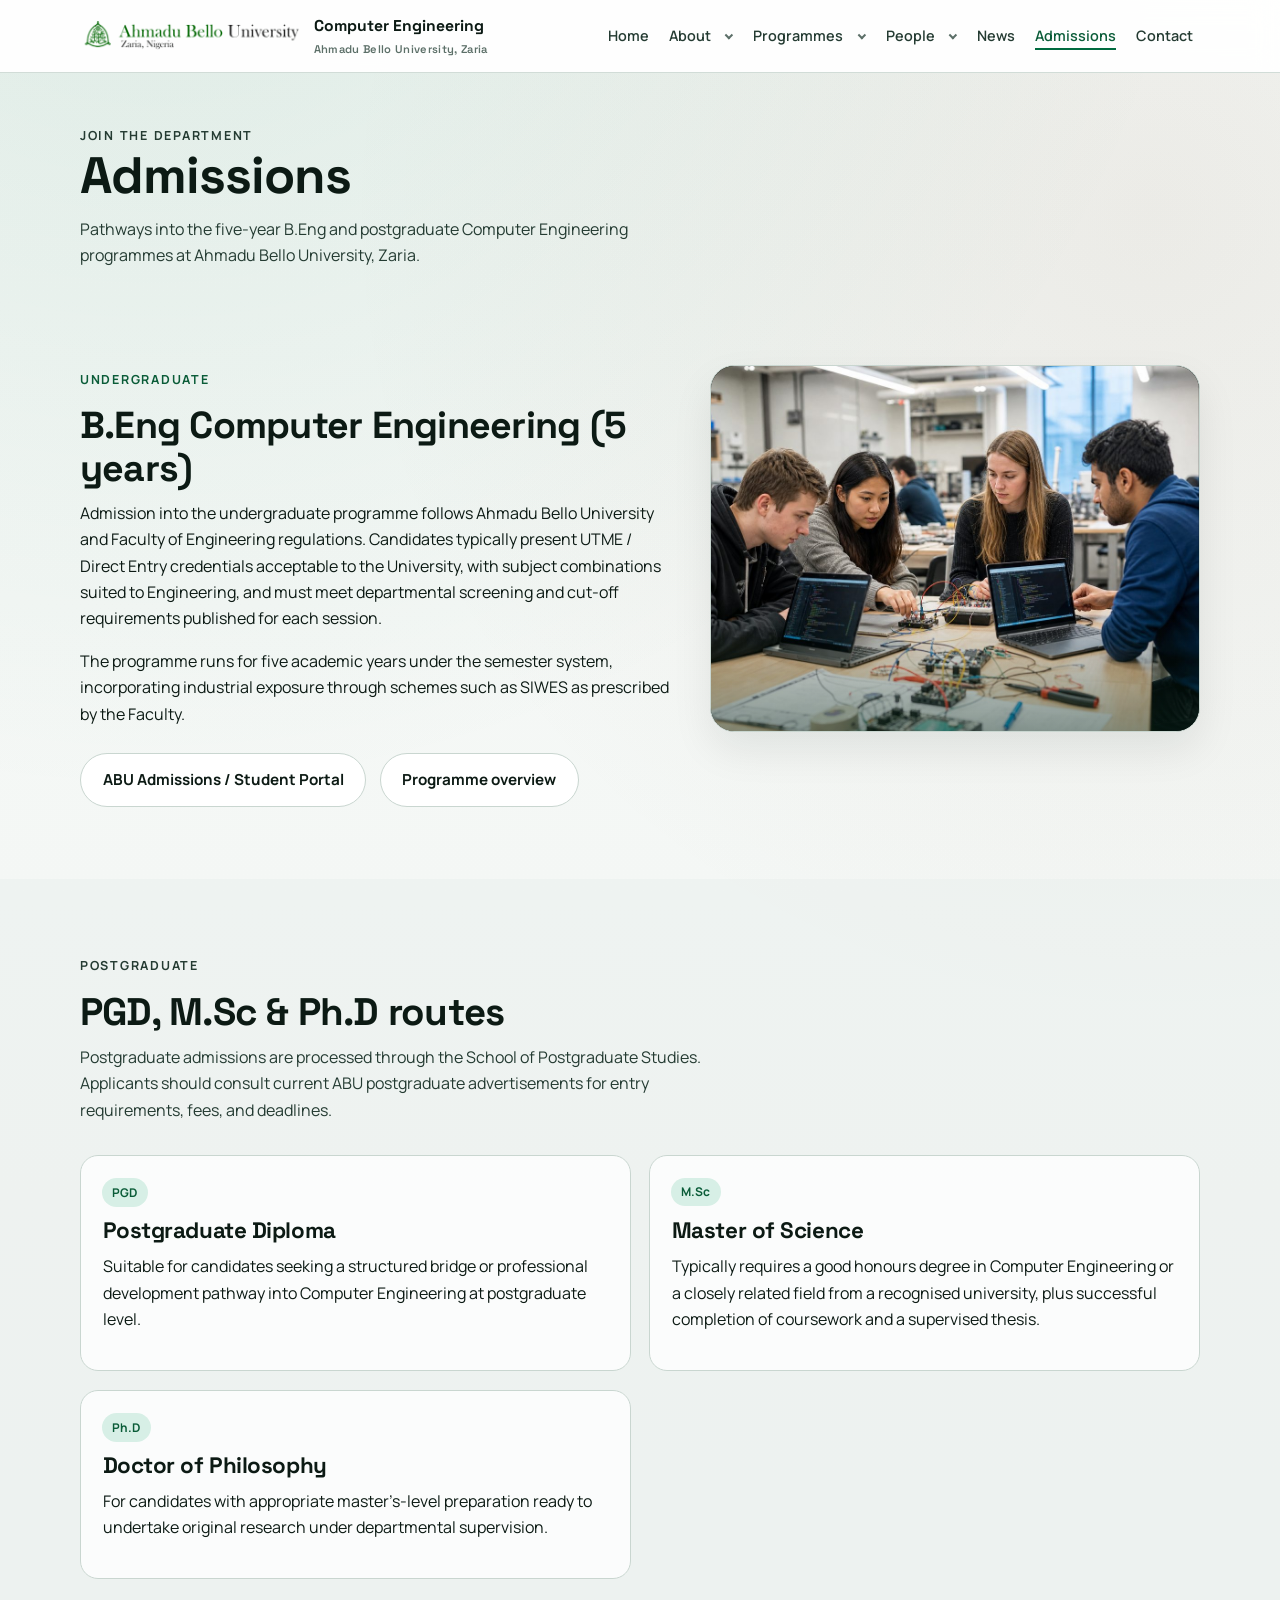
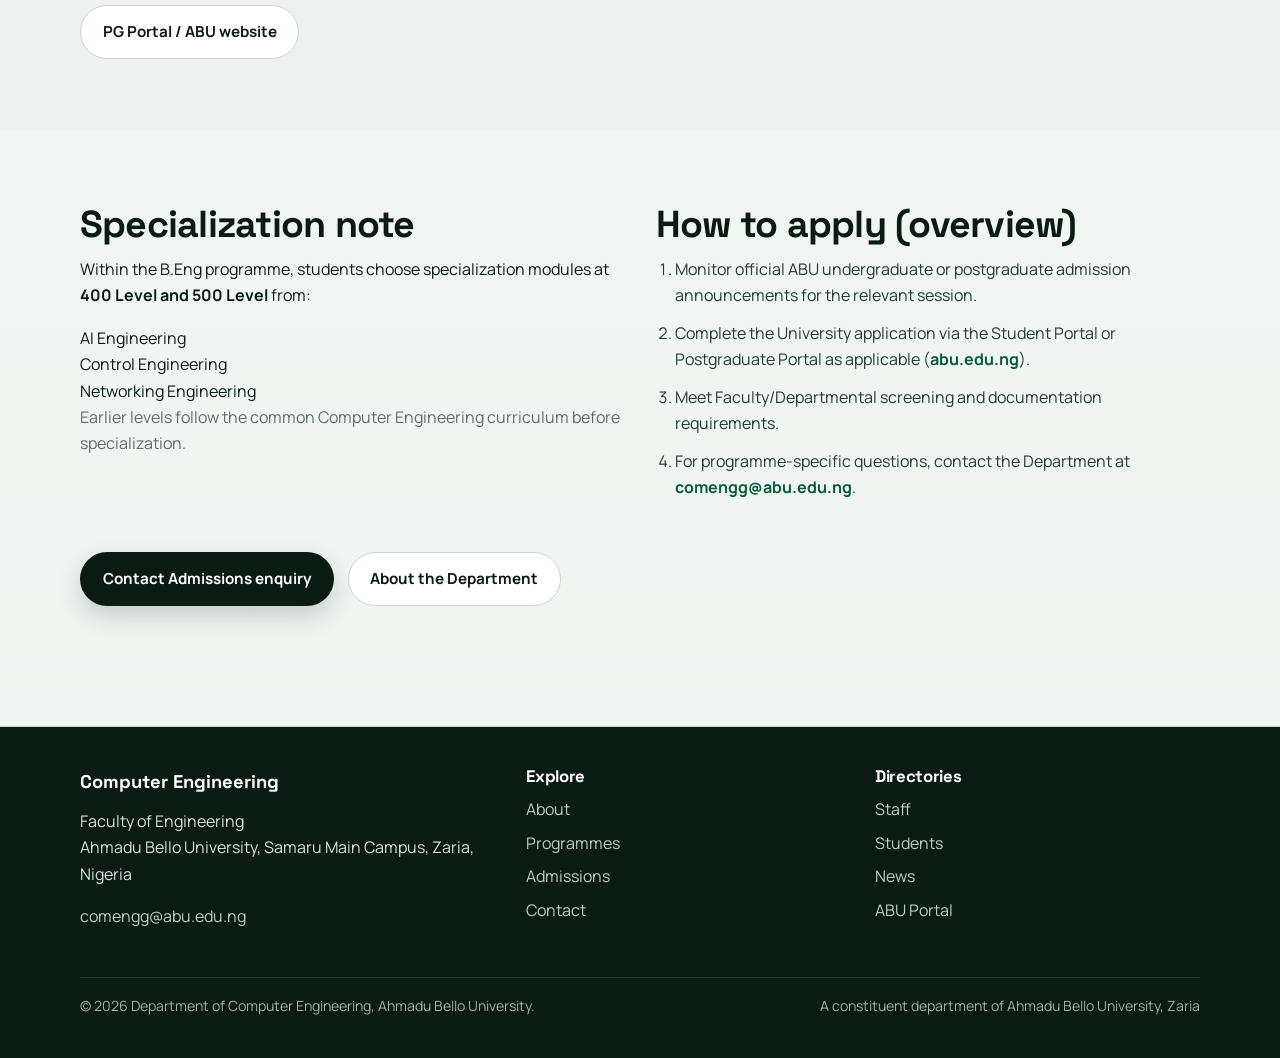
==== commit c0bfd4f2: "Move remaining inline styles into the shared stylesheet." ====
--- a/admissions.html
+++ b/admissions.html
@@ -160,7 +160,7 @@
           </ol>
         </div>
       </div>
-      <div class="container" style="margin-top:2rem;">
+      <div class="container container--follow">
         <div class="btn-row">
           <a class="btn btn-primary" href="contact.html">Contact Admissions enquiry</a>
           <a class="btn btn-ghost" href="about.html">About the Department</a>
--- a/assets/css/styles.css
+++ b/assets/css/styles.css
@@ -1,1782 +1,1831 @@
-/* =========================================================
-   Department of Computer Engineering — ABU Zaria
-   Portfolio-aligned CSS3 · Flexbox/Grid · Mobile-first · No JS
-   ABU green + Engineering brown theme
-   ========================================================= */
-
-:root {
-  --ink: #0c1a14;
-  --ink-soft: #243b32;
-  --muted: #5c6f68;
-  --paper: #f3f6f4;
-  --paper-2: #e7eeea;
-  --line: #c9d6d0;
-  --accent: #006b3f;
-  --accent-deep: #0a5c38;
-  --accent-soft: #d7efe6;
-  --brown: #6b4423;
-  --brown-soft: #8b5e3c;
-  --brown-tint: #f3ebe4;
-  --highlight: #c8e6a0;
-  --white: #ffffff;
-  --shadow: 0 18px 40px rgba(12, 26, 20, 0.08);
-  --radius: 18px;
-  --max: 1120px;
-  --nav-h: 72px;
-  --font-display: "Space Grotesk", "Trebuchet MS", sans-serif;
-  --font-body: "Manrope", "Segoe UI", sans-serif;
-  --ease: cubic-bezier(0.22, 1, 0.36, 1);
-}
-
-*,
-*::before,
-*::after {
-  box-sizing: border-box;
-}
-
-html {
-  scroll-behavior: smooth;
-}
-
-body {
-  margin: 0;
-  font-family: var(--font-body);
-  color: var(--ink);
-  background:
-    radial-gradient(circle at 12% -10%, rgba(0, 107, 63, 0.12), transparent 34%),
-    radial-gradient(circle at 90% 8%, rgba(107, 68, 35, 0.08), transparent 30%),
-    linear-gradient(180deg, #f7faf8 0%, var(--paper) 45%, #eef4f1 100%);
-  line-height: 1.65;
-  min-height: 100vh;
-}
-
-img,
-svg {
-  max-width: 100%;
-  display: block;
-  height: auto;
-}
-
-a {
-  color: inherit;
-  text-decoration: none;
-}
-
-ul {
-  margin: 0;
-  padding: 0;
-  list-style: none;
-}
-
-ol {
-  margin: 0 0 1.2em;
-  padding-left: 1.2em;
-}
-
-h1, h2, h3, h4 {
-  font-family: var(--font-display);
-  line-height: 1.15;
-  margin: 0 0 0.6rem;
-  letter-spacing: -0.02em;
-  color: var(--ink);
-}
-
-h1 { font-size: clamp(2rem, 5vw, 3.4rem); }
-h2 { font-size: clamp(1.55rem, 3.2vw, 2.35rem); }
-h3 { font-size: clamp(1.15rem, 2.2vw, 1.4rem); }
-
-p {
-  margin: 0 0 1rem;
-}
-
-.container {
-  width: min(100% - 2rem, var(--max));
-  margin-inline: auto;
-}
-
-.sr-only {
-  position: absolute;
-  width: 1px;
-  height: 1px;
-  padding: 0;
-  margin: -1px;
-  overflow: hidden;
-  clip: rect(0, 0, 0, 0);
-  white-space: nowrap;
-  border: 0;
-}
-
-.skip-link {
-  position: absolute;
-  left: -999px;
-  top: 0;
-  background: var(--ink);
-  color: var(--white);
-  padding: 0.75rem 1rem;
-  z-index: 1000;
-  border-radius: 10px;
-}
-
-.skip-link:focus {
-  left: 1rem;
-  top: 1rem;
-}
-
-.eyebrow {
-  display: inline-block;
-  font-size: 0.78rem;
-  font-weight: 700;
-  letter-spacing: 0.14em;
-  text-transform: uppercase;
-  color: var(--accent-deep);
-  margin-bottom: 0.85rem;
-}
-
-.lede,
-.support {
-  font-size: 1.08rem;
-  color: var(--ink-soft);
-  max-width: 42rem;
-}
-
-.muted { color: var(--muted); }
-
-.muted a,
-.prose-block a,
-.section p a:not(.btn) {
-  color: var(--accent-deep);
-  font-weight: 700;
-}
-
-.muted a:hover,
-.muted a:focus,
-.prose-block a:hover,
-.prose-block a:focus,
-.section p a:not(.btn):hover,
-.section p a:not(.btn):focus {
-  text-decoration: underline;
-}
-
-.section {
-  padding: 4.5rem 0;
-}
-
-.section-paper {
-  background: transparent;
-}
-
-.section-soft {
-  background: rgba(231, 238, 234, 0.45);
-}
-
-.section-ink {
-  background: var(--ink);
-  color: #d7e2de;
-}
-
-.section-ink h2,
-.section-ink .eyebrow {
-  color: var(--white);
-}
-
-.section-ink .eyebrow {
-  color: var(--highlight);
-}
-
-.section-head {
-  margin-bottom: 2rem;
-}
-
-.section-head h2 {
-  font-size: clamp(1.8rem, 3vw, 2.5rem);
-}
-
-.section-head p {
-  color: var(--ink-soft);
-  max-width: 40rem;
-}
-
-/* ---------- Header / Nav ---------- */
-.site-header {
-  position: sticky;
-  top: 0;
-  z-index: 100;
-  backdrop-filter: blur(14px);
-  background: rgba(255, 255, 255, 0.94);
-  border-bottom: 1px solid rgba(201, 214, 208, 0.85);
-}
-
-.nav-bar,
-.header-inner {
-  min-height: var(--nav-h);
-  display: flex;
-  align-items: center;
-  justify-content: space-between;
-  gap: 1rem;
-  position: relative;
-}
-
-.brand {
-  display: flex;
-  align-items: center;
-  gap: 0.85rem;
-  font-family: var(--font-display);
-  font-weight: 700;
-  font-size: 1.05rem;
-  color: var(--ink);
-  min-width: 0;
-}
-
-.brand-logo {
-  flex: 0 0 auto;
-  display: block;
-  height: 2.45rem;
-  width: auto;
-  max-width: min(220px, 48vw);
-  object-fit: contain;
-  object-position: left center;
-  background: transparent;
-  border-radius: 0;
-  padding: 0;
-}
-
-.brand-mark {
-  display: none;
-}
-
-.brand-text,
-.brand > div {
-  display: flex;
-  flex-direction: column;
-  min-width: 0;
-}
-
-.brand strong,
-.brand > div {
-  font-size: 0.98rem;
-  color: var(--ink);
-}
-
-.brand span,
-.brand-text span {
-  display: block;
-  font-size: 0.7rem;
-  font-weight: 600;
-  color: var(--muted);
-  letter-spacing: 0.03em;
-  white-space: nowrap;
-  overflow: hidden;
-  text-overflow: ellipsis;
-}
-
-.nav-toggle {
-  position: absolute;
-  opacity: 0;
-  pointer-events: none;
-  width: 0;
-  height: 0;
-}
-
-.nav-toggle-label {
-  display: none;
-  width: 2.6rem;
-  height: 2.6rem;
-  border: 1px solid var(--line);
-  border-radius: 12px;
-  align-items: center;
-  justify-content: center;
-  cursor: pointer;
-  background: var(--white);
-}
-
-.nav-toggle-label span,
-.nav-toggle-label span::before,
-.nav-toggle-label span::after {
-  display: block;
-  width: 1.1rem;
-  height: 2px;
-  background: var(--ink);
-  position: relative;
-  transition: 0.2s ease;
-}
-
-.nav-toggle-label span::before,
-.nav-toggle-label span::after {
-  content: "";
-  position: absolute;
-  left: 0;
-}
-
-.nav-toggle-label span::before { top: -6px; }
-.nav-toggle-label span::after { top: 6px; }
-
-.site-nav > ul {
-  display: flex;
-  flex-wrap: wrap;
-  gap: 0.2rem 0.35rem;
-  align-items: center;
-}
-
-.site-nav a {
-  font-size: 0.9rem;
-  font-weight: 600;
-  color: var(--ink-soft);
-  padding: 0.4rem 0.45rem;
-  position: relative;
-  border-radius: 8px;
-}
-
-.site-nav > ul > li > a::after,
-.dd-head > a::after {
-  content: "";
-  position: absolute;
-  left: 0.45rem;
-  right: 0.45rem;
-  bottom: 0.15rem;
-  width: auto;
-  height: 2px;
-  background: var(--accent);
-  transform: scaleX(0);
-  transform-origin: left;
-  transition: transform 0.2s ease;
-}
-
-.site-nav a:hover,
-.site-nav a:focus,
-.site-nav a[aria-current="page"],
-.dd-head > a:hover,
-.dd-head > a:focus {
-  color: var(--accent-deep);
-}
-
-.site-nav > ul > li > a:hover::after,
-.site-nav > ul > li > a:focus::after,
-.site-nav > ul > li > a[aria-current="page"]::after,
-.dd-head > a:hover::after,
-.dd-head > a:focus::after,
-.has-dropdown:has(a[aria-current="page"]) .dd-head > a::after {
-  transform: scaleX(1);
-}
-
-/* Dropdowns */
-.has-dropdown {
-  position: relative;
-}
-
-.dd-check {
-  position: absolute;
-  opacity: 0;
-  pointer-events: none;
-  width: 0;
-  height: 0;
-}
-
-.dd-head {
-  display: flex;
-  align-items: center;
-  gap: 0.15rem;
-}
-
-.dd-head > a {
-  font-size: 0.9rem;
-  font-weight: 600;
-  color: var(--ink-soft);
-  padding: 0.4rem 0.2rem 0.4rem 0.45rem;
-  position: relative;
-}
-
-.dd-toggle {
-  display: inline-flex;
-  align-items: center;
-  justify-content: center;
-  width: 1.5rem;
-  height: 1.5rem;
-  border-radius: 6px;
-  cursor: pointer;
-  color: var(--muted);
-}
-
-.dd-toggle .caret,
-.dd-toggle::after {
-  content: "";
-  display: block;
-  width: 0.4rem;
-  height: 0.4rem;
-  border-right: 2px solid currentColor;
-  border-bottom: 2px solid currentColor;
-  transform: rotate(45deg) translateY(-1px);
-  transition: transform 0.2s ease;
-}
-
-.dd-toggle .caret {
-  border: none;
-  width: auto;
-  height: auto;
-  transform: none;
-  font-size: 0.65rem;
-  line-height: 1;
-}
-
-.dd-check:checked + .dd-head .dd-toggle::after {
-  transform: rotate(225deg) translateY(-1px);
-}
-
-.dd-menu {
-  display: none;
-  min-width: 13.5rem;
-  padding: 0.45rem;
-  background: var(--white);
-  border: 1px solid var(--line);
-  border-radius: 14px;
-  box-shadow: var(--shadow);
-  z-index: 120;
-}
-
-.dd-menu a {
-  display: block;
-  padding: 0.65rem 0.75rem;
-  border-radius: 10px;
-  font-size: 0.88rem;
-  color: var(--ink-soft);
-}
-
-.dd-menu a:hover,
-.dd-menu a:focus {
-  background: var(--accent-soft);
-  color: var(--accent-deep);
-}
-
-.has-dropdown:hover > .dd-menu,
-.has-dropdown:focus-within > .dd-menu,
-.dd-check:checked ~ .dd-menu {
-  display: block;
-}
-
-@media (min-width: 761px) {
-  .dd-menu {
-    position: absolute;
-    top: calc(100% + 0.35rem);
-    left: 0;
-  }
-
-  .dd-toggle {
-    pointer-events: none;
-  }
-}
-
-/* ---------- Buttons ---------- */
-.btn-row {
-  display: flex;
-  flex-wrap: wrap;
-  gap: 0.85rem;
-  margin-top: 1.6rem;
-}
-
-.btn,
-button.btn {
-  display: inline-flex;
-  align-items: center;
-  justify-content: center;
-  gap: 0.45rem;
-  padding: 0.85rem 1.35rem;
-  border-radius: 999px;
-  font-family: var(--font-body);
-  font-weight: 700;
-  font-size: 0.95rem;
-  border: 1.5px solid transparent;
-  cursor: pointer;
-  transition: transform 0.18s ease, background 0.18s ease, box-shadow 0.18s ease, border-color 0.18s ease, color 0.18s ease;
-}
-
-.btn:hover,
-.btn:focus {
-  transform: translateY(-2px);
-}
-
-.btn-primary {
-  background: var(--ink);
-  color: var(--white);
-  box-shadow: 0 10px 24px rgba(12, 26, 20, 0.18);
-}
-
-.btn-primary:hover,
-.btn-primary:focus {
-  background: var(--accent-deep);
-  color: var(--white);
-}
-
-.btn-secondary {
-  background: transparent;
-  border-color: var(--ink);
-  color: var(--ink);
-}
-
-.btn-secondary:hover,
-.btn-secondary:focus {
-  background: var(--accent-soft);
-  border-color: var(--accent);
-  color: var(--accent-deep);
-}
-
-.btn-ghost {
-  background: var(--white);
-  color: var(--ink);
-  border-color: var(--line);
-}
-
-.btn-ghost:hover,
-.btn-ghost:focus {
-  border-color: var(--accent);
-  color: var(--accent-deep);
-  background: var(--accent-soft);
-}
-
-/* ---------- Hero (institutional, brand-first) ---------- */
-.hero {
-  position: relative;
-  min-height: calc(88vh - var(--nav-h));
-  display: grid;
-  align-items: end;
-  overflow: hidden;
-  color: var(--white);
-  background: #062819;
-}
-
-.hero-media {
-  position: absolute;
-  inset: 0;
-  z-index: 0;
-}
-
-.hero-media img,
-.hero-media svg {
-  width: 100%;
-  height: 100%;
-  object-fit: cover;
-  object-position: center;
-  transform: scale(1.08);
-  animation: heroZoom 18s ease-in-out infinite alternate;
-  will-change: transform;
-}
-
-.hero-media::after {
-  content: "";
-  position: absolute;
-  inset: 0;
-  background:
-    linear-gradient(180deg, rgba(6, 40, 25, 0.28) 0%, rgba(6, 40, 25, 0.42) 40%, rgba(6, 40, 25, 0.9) 100%),
-    linear-gradient(90deg, rgba(6, 40, 25, 0.82) 0%, rgba(6, 40, 25, 0.35) 62%, rgba(6, 40, 25, 0.15) 100%);
-  pointer-events: none;
-}
-
-.hero-content {
-  position: relative;
-  z-index: 1;
-  padding: clamp(3rem, 8vw, 5.5rem) 0 clamp(3.25rem, 7vw, 5rem);
-  animation: heroRise 0.85s var(--ease) both;
-}
-
-.hero-brand {
-  font-family: var(--font-display);
-  font-size: clamp(1.15rem, 2.6vw, 1.55rem);
-  font-weight: 700;
-  color: #d4e8dc;
-  margin-bottom: 0.85rem;
-  letter-spacing: -0.01em;
-  max-width: 28ch;
-}
-
-.hero h1 {
-  color: var(--white);
-  max-width: 14ch;
-  margin-bottom: 0.9rem;
-  font-size: clamp(2.4rem, 5.5vw, 4rem);
-}
-
-.hero .support {
-  color: rgba(244, 247, 245, 0.86);
-  font-size: 1.1rem;
-  margin-bottom: 0;
-}
-
-.hero .btn-secondary {
-  border-color: rgba(255, 255, 255, 0.55);
-  color: var(--white);
-}
-
-.hero .btn-secondary:hover,
-.hero .btn-secondary:focus {
-  background: rgba(255, 255, 255, 0.1);
-  border-color: var(--highlight);
-  color: var(--white);
-}
-
-@keyframes heroRise {
-  from { opacity: 0; transform: translateY(22px); }
-  to { opacity: 1; transform: translateY(0); }
-}
-
-@keyframes heroZoom {
-  from { transform: scale(1.05) translate3d(0, 0, 0); }
-  to { transform: scale(1.14) translate3d(-1.5%, -1%, 0); }
-}
-
-@keyframes fadeUp {
-  from { opacity: 0; transform: translateY(28px); }
-  to { opacity: 1; transform: translateY(0); }
-}
-
-@keyframes imageReveal {
-  from { opacity: 0; transform: scale(1.06); }
-  to { opacity: 1; transform: scale(1); }
-}
-
-.reveal,
-.lane,
-.news-item,
-.article-card,
-.stat,
-.feature-card,
-.person,
-.prog-card {
-  animation: fadeUp 0.7s var(--ease) both;
-}
-
-.lane:nth-child(2),
-.news-item:nth-child(2),
-.stat:nth-child(2) { animation-delay: 0.08s; }
-.lane:nth-child(3),
-.news-item:nth-child(3),
-.stat:nth-child(3) { animation-delay: 0.16s; }
-.stat:nth-child(4) { animation-delay: 0.24s; }
-
-.page-hero {
-  padding: 3rem 0 1.5rem;
-}
-
-.page-hero h1 {
-  font-size: clamp(2rem, 4.5vw, 3.2rem);
-}
-
-.page-hero p {
-  color: var(--ink-soft);
-  max-width: 40rem;
-  margin: 0;
-}
-
-/* ---------- Layout helpers ---------- */
-.split,
-.two-col,
-.about-layout,
-.contact-grid {
-  display: grid;
-  gap: 2rem;
-  align-items: start;
-}
-
-.split,
-.about-layout {
-  grid-template-columns: 1.1fr 0.9fr;
-}
-
-.two-col,
-.contact-grid {
-  grid-template-columns: 1fr 1fr;
-}
-
-.split-media,
-.portrait {
-  position: relative;
-  border-radius: 24px;
-  overflow: hidden;
-  border: 1px solid var(--line);
-  background: var(--ink);
-  box-shadow: var(--shadow);
-}
-
-.split-media::after,
-.portrait::after {
-  content: "";
-  position: absolute;
-  inset: auto 0 0 0;
-  height: 35%;
-  background: linear-gradient(transparent, rgba(6, 40, 25, 0.45));
-  pointer-events: none;
-}
-
-.split-media img,
-.portrait img {
-  width: 100%;
-  aspect-ratio: 4 / 3;
-  object-fit: cover;
-  object-position: center;
-  animation: imageReveal 0.9s var(--ease) both;
-  transition: transform 0.7s var(--ease);
-}
-
-.split-media:hover img,
-.portrait:hover img {
-  transform: scale(1.05);
-}
-
-.prose-block p:last-child {
-  margin-bottom: 0;
-}
-
-.quote {
-  margin: 0;
-  padding: 1.4rem 1.5rem;
-  border-left: 4px solid var(--brown);
-  background: var(--brown-tint);
-  border-radius: 0 16px 16px 0;
-  color: var(--ink-soft);
-  font-size: 1.05rem;
-}
-
-.quote cite {
-  display: block;
-  margin-top: 0.85rem;
-  font-style: normal;
-  font-weight: 700;
-  color: var(--brown);
-  font-size: 0.92rem;
-}
-
-/* ---------- Stats ---------- */
-.stats,
-.stat-strip {
-  display: grid;
-  grid-template-columns: repeat(3, 1fr);
-  gap: 1rem;
-}
-
-.stat {
-  background: var(--white);
-  border: 1px solid var(--line);
-  border-radius: var(--radius);
-  padding: 1.2rem 1.1rem;
-  box-shadow: var(--shadow);
-}
-
-.section-ink .stat {
-  background: rgba(255, 255, 255, 0.06);
-  border-color: rgba(255, 255, 255, 0.12);
-  box-shadow: none;
-}
-
-.stat strong,
-.stat b {
-  display: block;
-  font-family: var(--font-display);
-  font-size: 1.55rem;
-  color: var(--accent-deep);
-  margin-bottom: 0.2rem;
-}
-
-.section-ink .stat strong,
-.section-ink .stat b {
-  color: var(--highlight);
-}
-
-.stat span {
-  color: var(--muted);
-  font-size: 0.9rem;
-}
-
-.section-ink .stat span {
-  color: #9bb0a8;
-}
-
-/* ---------- Feature / programme / lane grids ---------- */
-.feature-grid,
-.lanes,
-.prog-grid,
-.person-grid,
-.hobby-grid {
-  display: grid;
-  gap: 1.15rem;
-}
-
-.feature-grid,
-.lanes {
-  grid-template-columns: repeat(3, 1fr);
-}
-
-.prog-grid {
-  grid-template-columns: repeat(2, 1fr);
-}
-
-.prog-grid.four {
-  grid-template-columns: repeat(4, 1fr);
-}
-
-.person-grid {
-  grid-template-columns: repeat(3, 1fr);
-}
-
-/* ---------- Labs & focus showcase ---------- */
-.focus-showcase {
-  display: grid;
-  gap: 1.5rem;
-}
-
-.focus-reel {
-  position: relative;
-  border-radius: 24px;
-  overflow: hidden;
-  min-height: clamp(280px, 42vw, 420px);
-  background: var(--ink);
-  box-shadow: var(--shadow);
-  border: 1px solid var(--line);
-}
-
-.focus-reel-slides {
-  position: absolute;
-  inset: 0;
-}
-
-.focus-reel-slides img {
-  position: absolute;
-  inset: 0;
-  width: 100%;
-  height: 100%;
-  object-fit: cover;
-  opacity: 0;
-  animation: focusReel 20s ease-in-out infinite;
-}
-
-.focus-reel-slides img:nth-child(1) { animation-delay: 0s; }
-.focus-reel-slides img:nth-child(2) { animation-delay: 4s; }
-.focus-reel-slides img:nth-child(3) { animation-delay: 8s; }
-.focus-reel-slides img:nth-child(4) { animation-delay: 12s; }
-.focus-reel-slides img:nth-child(5) { animation-delay: 16s; }
-
-@keyframes focusReel {
-  0% { opacity: 0; transform: scale(1.06); }
-  4% { opacity: 1; }
-  18% { opacity: 1; transform: scale(1.12); }
-  22% { opacity: 0; transform: scale(1.14); }
-  100% { opacity: 0; }
-}
-
-.focus-reel::after {
-  content: "";
-  position: absolute;
-  inset: 0;
-  background:
-    linear-gradient(90deg, rgba(6, 40, 25, 0.88) 0%, rgba(6, 40, 25, 0.45) 48%, rgba(6, 40, 25, 0.2) 100%),
-    linear-gradient(180deg, transparent 40%, rgba(6, 40, 25, 0.75));
-  pointer-events: none;
-  z-index: 1;
-}
-
-.focus-reel-caption {
-  position: relative;
-  z-index: 2;
-  max-width: 34rem;
-  padding: clamp(1.5rem, 4vw, 2.5rem);
-  color: var(--white);
-  height: 100%;
-  display: flex;
-  flex-direction: column;
-  justify-content: flex-end;
-  min-height: clamp(280px, 42vw, 420px);
-}
-
-.focus-reel-caption .lane-meta {
-  color: var(--highlight);
-}
-
-.focus-reel-caption h3 {
-  color: var(--white);
-  font-size: clamp(1.5rem, 3vw, 2.1rem);
-}
-
-.focus-reel-caption p:last-child {
-  color: rgba(244, 247, 245, 0.86);
-  margin: 0;
-}
-
-.focus-grid {
-  display: grid;
-  grid-template-columns: repeat(2, 1fr);
-  gap: 1.15rem;
-}
-
-.focus-card {
-  background: rgba(255, 255, 255, 0.82);
-  border: 1px solid var(--line);
-  border-radius: var(--radius);
-  overflow: hidden;
-  transition: transform 0.25s var(--ease), box-shadow 0.25s var(--ease), border-color 0.25s var(--ease);
-}
-
-.focus-card:hover {
-  transform: translateY(-5px);
-  border-color: #9fc7b8;
-  box-shadow: var(--shadow);
-}
-
-.focus-card-wide {
-  grid-column: 1 / -1;
-  display: grid;
-  grid-template-columns: 1.1fr 0.9fr;
-}
-
-.focus-card-media {
-  position: relative;
-  aspect-ratio: 16 / 10;
-  overflow: hidden;
-  background: var(--ink);
-}
-
-.focus-card-wide .focus-card-media {
-  aspect-ratio: auto;
-  min-height: 240px;
-}
-
-.focus-card-media img {
-  width: 100%;
-  height: 100%;
-  object-fit: cover;
-  transition: transform 0.65s var(--ease);
-}
-
-.focus-card:hover .focus-card-media img {
-  transform: scale(1.06);
-}
-
-.focus-card-body {
-  padding: 1.15rem 1.25rem 1.35rem;
-}
-
-.focus-card-body p:last-child {
-  margin: 0;
-  color: var(--ink-soft);
-}
-
-.feature-card,
-.lane,
-.prog-card,
-.person,
-.info-card,
-.contact-card,
-.edu-item {
-  background: rgba(255, 255, 255, 0.78);
-  border: 1px solid var(--line);
-  border-radius: var(--radius);
-  padding: 1.35rem;
-  transition: transform 0.18s ease, border-color 0.18s ease, box-shadow 0.18s ease;
-}
-
-.feature-card:hover,
-.lane:hover,
-.prog-card:hover,
-.person:hover,
-.info-card:hover,
-.contact-card:hover {
-  transform: translateY(-4px);
-  border-color: #9fc7b8;
-  box-shadow: var(--shadow);
-}
-
-.lane {
-  padding: 0;
-  overflow: hidden;
-  display: flex;
-  flex-direction: column;
-}
-
-.lane-visual {
-  position: relative;
-  background: var(--ink);
-  aspect-ratio: 16 / 10;
-  overflow: hidden;
-}
-
-.lane-visual::after {
-  content: "";
-  position: absolute;
-  inset: 0;
-  background: linear-gradient(180deg, transparent 55%, rgba(6, 40, 25, 0.35));
-  pointer-events: none;
-}
-
-.lane-visual img {
-  width: 100%;
-  height: 100%;
-  object-fit: cover;
-  object-position: center;
-  transition: transform 0.65s var(--ease);
-}
-
-.lane:hover .lane-visual img {
-  transform: scale(1.07);
-}
-
-.lane-body {
-  padding: 1.2rem 1.25rem 1.35rem;
-}
-
-.lane-meta {
-  font-size: 0.78rem;
-  font-weight: 700;
-  letter-spacing: 0.08em;
-  text-transform: uppercase;
-  color: var(--brown-soft);
-  margin-bottom: 0.45rem;
-}
-
-.lane-body a,
-.project-link {
-  font-weight: 700;
-  color: var(--accent-deep);
-}
-
-.lane-body a:hover,
-.lane-body a:focus,
-.project-link:hover,
-.project-link:focus {
-  text-decoration: underline;
-}
-
-.tag,
-.pill {
-  display: inline-block;
-  font-size: 0.75rem;
-  font-weight: 700;
-  padding: 0.28rem 0.65rem;
-  border-radius: 999px;
-  background: var(--accent-soft);
-  color: var(--accent-deep);
-  margin-bottom: 0.7rem;
-}
-
-.pill {
-  margin-bottom: 0;
-  background: var(--brown-tint);
-  color: var(--brown);
-}
-
-.duration {
-  margin: 0.75rem 0 0;
-  font-size: 0.9rem;
-  color: var(--muted);
-  font-weight: 600;
-}
-
-.person .role {
-  margin: 0 0 0.25rem;
-  font-weight: 700;
-  color: var(--accent-deep);
-}
-
-.person .rank {
-  margin: 0;
-  color: var(--muted);
-  font-size: 0.92rem;
-}
-
-.person .quick-link {
-  display: inline-block;
-  margin-top: 0.75rem;
-  font-weight: 700;
-  color: var(--brown);
-  font-size: 0.9rem;
-}
-
-.person .quick-link:hover,
-.person .quick-link:focus {
-  text-decoration: underline;
-}
-
-/* Detail panels (programmes page) */
-.detail-panel {
-  display: grid;
-  grid-template-columns: 0.85fr 1.15fr;
-  gap: 0;
-  background: rgba(255, 255, 255, 0.78);
-  border: 1px solid var(--line);
-  border-radius: var(--radius);
-  overflow: hidden;
-  scroll-margin-top: calc(var(--nav-h) + 1rem);
-}
-
-.detail-panel-visual {
-  position: relative;
-  background: var(--ink);
-  min-height: 220px;
-  overflow: hidden;
-}
-
-.detail-panel-visual img {
-  width: 100%;
-  height: 100%;
-  min-height: 220px;
-  object-fit: cover;
-  object-position: center;
-  transition: transform 0.65s var(--ease);
-}
-
-.detail-panel:hover .detail-panel-visual img {
-  transform: scale(1.05);
-}
-
-.detail-panel-body {
-  padding: 1.4rem 1.5rem;
-}
-
-.detail-panel-body ul {
-  list-style: disc;
-  padding-left: 1.15rem;
-  color: var(--ink-soft);
-}
-
-.detail-panel-body li {
-  margin-bottom: 0.4rem;
-}
-
-/* News */
-.news-strip,
-.article-list {
-  display: grid;
-  gap: 1.15rem;
-}
-
-.news-strip {
-  grid-template-columns: repeat(3, 1fr);
-}
-
-.news-item,
-.article-card {
-  display: grid;
-  background: rgba(255, 255, 255, 0.78);
-  border: 1px solid var(--line);
-  border-radius: var(--radius);
-  overflow: hidden;
-  transition: transform 0.18s ease, border-color 0.18s ease, box-shadow 0.18s ease;
-  color: inherit;
-}
-
-.news-item:hover,
-.article-card:hover {
-  transform: translateY(-4px);
-  border-color: #9fc7b8;
-  box-shadow: var(--shadow);
-}
-
-.news-item-media,
-.article-card-media {
-  position: relative;
-  background: var(--ink);
-  aspect-ratio: 16 / 10;
-  overflow: hidden;
-}
-
-.news-item-media img,
-.article-card-media img {
-  width: 100%;
-  height: 100%;
-  object-fit: cover;
-  object-position: center;
-  transition: transform 0.65s var(--ease);
-}
-
-.news-item:hover .news-item-media img,
-.article-card:hover .article-card-media img {
-  transform: scale(1.06);
-}
-
-.news-item-body,
-.article-card-body {
-  padding: 1.15rem 1.25rem 1.35rem;
-}
-
-.news-item time,
-.article-meta {
-  display: flex;
-  flex-wrap: wrap;
-  align-items: center;
-  gap: 0.55rem;
-  font-size: 0.84rem;
-  color: var(--muted);
-  font-weight: 600;
-  margin-bottom: 0.55rem;
-}
-
-.article-card {
-  grid-template-columns: 0.85fr 1.15fr;
-  scroll-margin-top: calc(var(--nav-h) + 1rem);
-}
-
-.article-card .modal-open {
-  display: inline-block;
-  margin-top: 0.5rem;
-  font-weight: 700;
-  color: var(--accent-deep);
-}
-
-.article-card .modal-open:hover,
-.article-card .modal-open:focus {
-  text-decoration: underline;
-}
-
-/* Lists */
-.theme-list,
-.peo-list,
-.outcome-list,
-.about-points {
-  display: grid;
-  gap: 0.75rem;
-}
-
-.theme-list {
-  grid-template-columns: repeat(3, 1fr);
-}
-
-.theme-list li,
-.peo-list li,
-.outcome-list li,
-.about-points li {
-  position: relative;
-  padding: 1rem 1.1rem 1rem 1.85rem;
-  background: rgba(255, 255, 255, 0.78);
-  border: 1px solid var(--line);
-  border-radius: 14px;
-  color: var(--ink-soft);
-}
-
-.theme-list li::before,
-.peo-list li::before,
-.outcome-list li::before,
-.about-points li::before {
-  content: "";
-  position: absolute;
-  left: 0.85rem;
-  top: 1.25rem;
-  width: 0.45rem;
-  height: 0.45rem;
-  border-radius: 50%;
-  background: var(--accent);
-}
-
-.steps li {
-  margin-bottom: 0.7rem;
-  color: var(--ink-soft);
-}
-
-.steps a {
-  color: var(--accent-deep);
-  font-weight: 700;
-}
-
-.steps a:hover,
-.steps a:focus {
-  text-decoration: underline;
-}
-
-/* Filter / notice / table */
-.filter-bar {
-  display: flex;
-  flex-wrap: wrap;
-  gap: 0.55rem;
-  margin-bottom: 2rem;
-}
-
-.filter-bar a {
-  padding: 0.5rem 0.95rem;
-  border-radius: 999px;
-  border: 1px solid var(--line);
-  background: var(--white);
-  font-weight: 700;
-  font-size: 0.88rem;
-  color: var(--ink-soft);
-}
-
-.filter-bar a:hover,
-.filter-bar a:focus {
-  background: var(--accent-soft);
-  border-color: var(--accent);
-  color: var(--accent-deep);
-}
-
-.staff-panels section {
-  scroll-margin-top: calc(var(--nav-h) + 1rem);
-  margin-bottom: 2.5rem;
-}
-
-.staff-panels section:last-child {
-  margin-bottom: 0;
-}
-
-.notice {
-  padding: 1rem 1.15rem;
-  border-radius: 14px;
-  border: 1px solid rgba(107, 68, 35, 0.25);
-  background: var(--brown-tint);
-  color: var(--ink-soft);
-  margin-bottom: 1.5rem;
-}
-
-.table-wrap {
-  overflow-x: auto;
-  border: 1px solid var(--line);
-  border-radius: var(--radius);
-  background: var(--white);
-  box-shadow: var(--shadow);
-}
-
-table {
-  width: 100%;
-  border-collapse: collapse;
-  min-width: 520px;
-}
-
-th,
-td {
-  text-align: left;
-  padding: 0.85rem 1rem;
-  border-bottom: 1px solid var(--line);
-  font-size: 0.95rem;
-}
-
-th {
-  font-family: var(--font-display);
-  background: var(--paper-2);
-  color: var(--accent-deep);
-  font-weight: 700;
-}
-
-tr:last-child td {
-  border-bottom: none;
-}
-
-tbody tr:hover td {
-  background: rgba(215, 239, 230, 0.35);
-}
-
-/* Contact / forms */
-.contact-card h2,
-.contact-card h3 {
-  margin-bottom: 0.85rem;
-}
-
-.contact-card address {
-  font-style: normal;
-  color: var(--ink-soft);
-  margin-bottom: 1rem;
-}
-
-.contact-card a {
-  color: var(--accent-deep);
-  font-weight: 700;
-}
-
-.contact-card a:hover,
-.contact-card a:focus {
-  text-decoration: underline;
-}
-
-.form-grid {
-  display: grid;
-  gap: 0.9rem;
-}
-
-.form-grid label {
-  display: grid;
-  gap: 0.35rem;
-  font-size: 0.88rem;
-  font-weight: 700;
-}
-
-.form-grid input,
-.form-grid textarea {
-  width: 100%;
-  border: 1px solid var(--line);
-  border-radius: 12px;
-  padding: 0.8rem 0.95rem;
-  font: inherit;
-  background: var(--white);
-  color: var(--ink);
-}
-
-.form-grid input:focus,
-.form-grid textarea:focus {
-  outline: 2px solid var(--accent-soft);
-  border-color: var(--accent);
-}
-
-.form-grid textarea {
-  min-height: 140px;
-  resize: vertical;
-}
-
-.form-actions {
-  display: flex;
-  flex-wrap: wrap;
-  gap: 0.75rem;
-}
-
-.form-note {
-  font-size: 0.86rem;
-  color: var(--muted);
-  margin: 0;
-}
-
-/* ---------- CSS-only modals (:target) ---------- */
-.modal {
-  position: fixed;
-  inset: 0;
-  z-index: 200;
-  display: flex;
-  align-items: center;
-  justify-content: center;
-  padding: 1.25rem;
-  opacity: 0;
-  visibility: hidden;
-  pointer-events: none;
-  transition: opacity 0.22s ease, visibility 0.22s ease;
-}
-
-.modal:target {
-  opacity: 1;
-  visibility: visible;
-  pointer-events: auto;
-}
-
-.modal-overlay {
-  position: absolute;
-  inset: 0;
-  background: rgba(12, 26, 20, 0.55);
-  cursor: pointer;
-}
-
-.modal-panel {
-  position: relative;
-  z-index: 1;
-  width: min(100%, 560px);
-  max-height: min(86vh, 720px);
-  overflow-y: auto;
-  background: var(--white);
-  border: 1px solid var(--line);
-  border-radius: 20px;
-  box-shadow: var(--shadow);
-  padding: 1.5rem 1.5rem 1.35rem;
-  animation: modalIn 0.28s var(--ease) both;
-}
-
-.modal:target .modal-panel {
-  animation: modalIn 0.28s var(--ease) both;
-}
-
-@keyframes modalIn {
-  from { opacity: 0; transform: translateY(12px) scale(0.98); }
-  to { opacity: 1; transform: translateY(0) scale(1); }
-}
-
-.modal-close {
-  position: absolute;
-  top: 0.85rem;
-  right: 0.85rem;
-  width: 2.2rem;
-  height: 2.2rem;
-  display: grid;
-  place-items: center;
-  border-radius: 999px;
-  border: 1px solid var(--line);
-  background: var(--paper);
-  font-weight: 700;
-  color: var(--ink-soft);
-  line-height: 1;
-}
-
-.modal-close:hover,
-.modal-close:focus {
-  background: var(--accent-soft);
-  color: var(--accent-deep);
-  border-color: var(--accent);
-}
-
-.modal-panel h2,
-.modal-panel h3 {
-  padding-right: 2.5rem;
-}
-
-.modal-panel .lane-meta {
-  margin-bottom: 0.35rem;
-}
-
-.modal-visual {
-  border-radius: 14px;
-  overflow: hidden;
-  margin: 0 0 1rem;
-  background: var(--ink);
-  aspect-ratio: 16 / 9;
-}
-
-.modal-visual img {
-  width: 100%;
-  height: 100%;
-  object-fit: cover;
-  object-position: center;
-}
-
-.modal-actions {
-  margin-top: 1.15rem;
-  display: flex;
-  flex-wrap: wrap;
-  gap: 0.65rem;
-}
-
-/* ---------- Footer ---------- */
-.site-footer {
-  margin-top: 3rem;
-  border-top: 1px solid var(--line);
-  background: var(--ink);
-  color: #d7e2de;
-  padding: 2.5rem 0 1.5rem;
-}
-
-.footer-grid {
-  display: grid;
-  grid-template-columns: 1.3fr 1fr 1fr;
-  gap: 1.5rem;
-  margin-bottom: 2rem;
-}
-
-.footer-brand {
-  font-family: var(--font-display);
-  font-weight: 700;
-  font-size: 1.15rem;
-  color: var(--white);
-  margin-bottom: 0.65rem;
-}
-
-.site-footer h3 {
-  color: var(--white);
-  font-size: 1.05rem;
-}
-
-.site-footer a {
-  color: #b7d0c6;
-}
-
-.site-footer a:hover,
-.site-footer a:focus {
-  color: var(--highlight);
-}
-
-.footer-links {
-  display: grid;
-  gap: 0.45rem;
-}
-
-.footer-bottom {
-  border-top: 1px solid rgba(255, 255, 255, 0.12);
-  padding-top: 1rem;
-  font-size: 0.88rem;
-  color: #9bb0a8;
-  display: flex;
-  flex-wrap: wrap;
-  justify-content: space-between;
-  gap: 0.6rem;
-}
-
-.abu-credit {
-  margin: 0;
-}
-
-/* Deep-link scroll offset */
-#about-department,
-#mission,
-#undergraduate,
-#postgraduate,
-#specializations,
-#ai-engineering,
-#control-engineering,
-#networking-engineering,
-#beng,
-#pgd,
-#msc,
-#phd {
-  scroll-margin-top: calc(var(--nav-h) + 1rem);
-}
-
-/* ---------- Responsive ---------- */
-@media (max-width: 1020px) {
-  .prog-grid.four {
-    grid-template-columns: repeat(2, 1fr);
-  }
-}
-
-@media (max-width: 920px) {
-  .split,
-  .two-col,
-  .about-layout,
-  .contact-grid,
-  .feature-grid,
-  .lanes,
-  .person-grid,
-  .theme-list,
-  .detail-panel,
-  .article-card,
-  .focus-grid,
-  .focus-card-wide {
-    grid-template-columns: 1fr;
-  }
-
-  .prog-grid,
-  .news-strip,
-  .stats,
-  .stat-strip,
-  .footer-grid {
-    grid-template-columns: 1fr 1fr;
-  }
-}
-
-@media (max-width: 760px) {
-  .nav-toggle-label {
-    display: inline-flex;
-  }
-
-  .site-nav {
-    position: absolute;
-    left: 1rem;
-    right: 1rem;
-    top: calc(var(--nav-h) + 0.4rem);
-    background: var(--white);
-    border: 1px solid var(--line);
-    border-radius: 16px;
-    padding: 0.8rem;
-    box-shadow: var(--shadow);
-    display: none;
-    max-height: min(75vh, 32rem);
-    overflow-y: auto;
-  }
-
-  .nav-toggle:checked ~ .site-nav {
-    display: block;
-  }
-
-  .nav-toggle:checked + .nav-toggle-label span {
-    background: transparent;
-  }
-
-  .nav-toggle:checked + .nav-toggle-label span::before {
-    top: 0;
-    transform: rotate(45deg);
-  }
-
-  .nav-toggle:checked + .nav-toggle-label span::after {
-    top: 0;
-    transform: rotate(-45deg);
-  }
-
-  .site-nav > ul {
-    flex-direction: column;
-    align-items: stretch;
-    gap: 0.15rem;
-  }
-
-  .site-nav > ul > li > a,
-  .dd-head > a {
-    display: block;
-    padding: 0.7rem 0.6rem;
-    border-radius: 10px;
-    color: var(--ink-soft);
-  }
-
-  .dd-toggle {
-    color: var(--muted);
-  }
-
-  .site-nav > ul > li > a::after,
-  .dd-head > a::after {
-    display: none;
-  }
-
-  .site-nav a:hover,
-  .site-nav a:focus,
-  .site-nav a[aria-current="page"],
-  .dd-head > a:hover,
-  .dd-head > a:focus {
-    background: var(--accent-soft);
-    color: var(--accent-deep);
-  }
-
-  .has-dropdown:hover > .dd-menu {
-    display: none;
-  }
-
-  .has-dropdown:focus-within > .dd-menu,
-  .dd-check:checked ~ .dd-menu {
-    display: block;
-  }
-
-  .dd-head {
-    justify-content: space-between;
-  }
-
-  .dd-toggle {
-    pointer-events: auto;
-    width: 2.4rem;
-    height: 2.4rem;
-    border: 1px solid var(--line);
-    background: var(--paper);
-  }
-
-  .dd-menu {
-    position: static;
-    box-shadow: none;
-    border: none;
-    background: var(--paper);
-    margin: 0.2rem 0 0.45rem;
-    padding: 0.35rem;
-  }
-
-  .prog-grid,
-  .prog-grid.four,
-  .news-strip,
-  .stats,
-  .stat-strip,
-  .footer-grid,
-  .person-grid,
-  .theme-list {
-    grid-template-columns: 1fr;
-  }
-
-  .hero {
-    min-height: calc(78vh - var(--nav-h));
-  }
-
-  .hero h1 {
-    max-width: none;
-  }
-
-  .section {
-    padding: 3.25rem 0;
-  }
-
-  .modal-panel {
-    width: 100%;
-    max-height: 88vh;
-  }
-}
-
-@media (prefers-reduced-motion: reduce) {
-  *,
-  *::before,
-  *::after {
-    animation: none !important;
-    transition: none !important;
-  }
-
-  .focus-reel-slides img:first-child {
-    opacity: 1 !important;
-    transform: none !important;
-  }
-
-  html {
-    scroll-behavior: auto;
-  }
-}
+/* =========================================================
+   Department of Computer Engineering — ABU Zaria
+   Portfolio-aligned CSS3 · Flexbox/Grid · Mobile-first · No JS
+   ABU green + Engineering brown theme
+   ========================================================= */
+
+:root {
+  --ink: #0c1a14;
+  --ink-soft: #243b32;
+  --muted: #5c6f68;
+  --paper: #f3f6f4;
+  --paper-2: #e7eeea;
+  --line: #c9d6d0;
+  --accent: #006b3f;
+  --accent-deep: #0a5c38;
+  --accent-soft: #d7efe6;
+  --brown: #6b4423;
+  --brown-soft: #8b5e3c;
+  --brown-tint: #f3ebe4;
+  --highlight: #c8e6a0;
+  --white: #ffffff;
+  --shadow: 0 18px 40px rgba(12, 26, 20, 0.08);
+  --radius: 18px;
+  --max: 1120px;
+  --nav-h: 72px;
+  --font-display: "Space Grotesk", "Trebuchet MS", sans-serif;
+  --font-body: "Manrope", "Segoe UI", sans-serif;
+  --ease: cubic-bezier(0.22, 1, 0.36, 1);
+}
+
+*,
+*::before,
+*::after {
+  box-sizing: border-box;
+}
+
+html {
+  scroll-behavior: smooth;
+}
+
+body {
+  margin: 0;
+  font-family: var(--font-body);
+  color: var(--ink);
+  background:
+    radial-gradient(circle at 12% -10%, rgba(0, 107, 63, 0.12), transparent 34%),
+    radial-gradient(circle at 90% 8%, rgba(107, 68, 35, 0.08), transparent 30%),
+    linear-gradient(180deg, #f7faf8 0%, var(--paper) 45%, #eef4f1 100%);
+  line-height: 1.65;
+  min-height: 100vh;
+}
+
+img,
+svg {
+  max-width: 100%;
+  display: block;
+  height: auto;
+}
+
+a {
+  color: inherit;
+  text-decoration: none;
+}
+
+ul {
+  margin: 0;
+  padding: 0;
+  list-style: none;
+}
+
+ol {
+  margin: 0 0 1.2em;
+  padding-left: 1.2em;
+}
+
+h1, h2, h3, h4 {
+  font-family: var(--font-display);
+  line-height: 1.15;
+  margin: 0 0 0.6rem;
+  letter-spacing: -0.02em;
+  color: var(--ink);
+}
+
+h1 { font-size: clamp(2rem, 5vw, 3.4rem); }
+h2 { font-size: clamp(1.55rem, 3.2vw, 2.35rem); }
+h3 { font-size: clamp(1.15rem, 2.2vw, 1.4rem); }
+
+p {
+  margin: 0 0 1rem;
+}
+
+.container {
+  width: min(100% - 2rem, var(--max));
+  margin-inline: auto;
+}
+
+.sr-only {
+  position: absolute;
+  width: 1px;
+  height: 1px;
+  padding: 0;
+  margin: -1px;
+  overflow: hidden;
+  clip: rect(0, 0, 0, 0);
+  white-space: nowrap;
+  border: 0;
+}
+
+.skip-link {
+  position: absolute;
+  left: -999px;
+  top: 0;
+  background: var(--ink);
+  color: var(--white);
+  padding: 0.75rem 1rem;
+  z-index: 1000;
+  border-radius: 10px;
+}
+
+.skip-link:focus {
+  left: 1rem;
+  top: 1rem;
+}
+
+.eyebrow {
+  display: inline-block;
+  font-size: 0.78rem;
+  font-weight: 700;
+  letter-spacing: 0.14em;
+  text-transform: uppercase;
+  color: var(--accent-deep);
+  margin-bottom: 0.85rem;
+}
+
+.lede,
+.support {
+  font-size: 1.08rem;
+  color: var(--ink-soft);
+  max-width: 42rem;
+}
+
+.muted { color: var(--muted); }
+
+.muted a,
+.prose-block a,
+.section p a:not(.btn) {
+  color: var(--accent-deep);
+  font-weight: 700;
+}
+
+.muted a:hover,
+.muted a:focus,
+.prose-block a:hover,
+.prose-block a:focus,
+.section p a:not(.btn):hover,
+.section p a:not(.btn):focus {
+  text-decoration: underline;
+}
+
+.section {
+  padding: 4.5rem 0;
+}
+
+.section-paper {
+  background: transparent;
+}
+
+.section-soft {
+  background: rgba(231, 238, 234, 0.45);
+}
+
+.section-ink {
+  background: var(--ink);
+  color: #d7e2de;
+}
+
+.section-ink h2,
+.section-ink .eyebrow {
+  color: var(--white);
+}
+
+.section-ink .eyebrow {
+  color: var(--highlight);
+}
+
+.section-head {
+  margin-bottom: 2rem;
+}
+
+.section-head h2 {
+  font-size: clamp(1.8rem, 3vw, 2.5rem);
+}
+
+.section-head p {
+  color: var(--ink-soft);
+  max-width: 40rem;
+}
+
+/* ---------- Header / Nav ---------- */
+.site-header {
+  position: sticky;
+  top: 0;
+  z-index: 100;
+  backdrop-filter: blur(14px);
+  background: rgba(255, 255, 255, 0.94);
+  border-bottom: 1px solid rgba(201, 214, 208, 0.85);
+}
+
+.nav-bar,
+.header-inner {
+  min-height: var(--nav-h);
+  display: flex;
+  align-items: center;
+  justify-content: space-between;
+  gap: 1rem;
+  position: relative;
+}
+
+.brand {
+  display: flex;
+  align-items: center;
+  gap: 0.85rem;
+  font-family: var(--font-display);
+  font-weight: 700;
+  font-size: 1.05rem;
+  color: var(--ink);
+  min-width: 0;
+}
+
+.brand-logo {
+  flex: 0 0 auto;
+  display: block;
+  height: 2.45rem;
+  width: auto;
+  max-width: min(220px, 48vw);
+  object-fit: contain;
+  object-position: left center;
+  background: transparent;
+  border-radius: 0;
+  padding: 0;
+}
+
+.brand-mark {
+  display: none;
+}
+
+.brand-text,
+.brand > div {
+  display: flex;
+  flex-direction: column;
+  min-width: 0;
+}
+
+.brand strong,
+.brand > div {
+  font-size: 0.98rem;
+  color: var(--ink);
+}
+
+.brand span,
+.brand-text span {
+  display: block;
+  font-size: 0.7rem;
+  font-weight: 600;
+  color: var(--muted);
+  letter-spacing: 0.03em;
+  white-space: nowrap;
+  overflow: hidden;
+  text-overflow: ellipsis;
+}
+
+.nav-toggle {
+  position: absolute;
+  opacity: 0;
+  pointer-events: none;
+  width: 0;
+  height: 0;
+}
+
+.nav-toggle-label {
+  display: none;
+  width: 2.6rem;
+  height: 2.6rem;
+  border: 1px solid var(--line);
+  border-radius: 12px;
+  align-items: center;
+  justify-content: center;
+  cursor: pointer;
+  background: var(--white);
+}
+
+.nav-toggle-label span,
+.nav-toggle-label span::before,
+.nav-toggle-label span::after {
+  display: block;
+  width: 1.1rem;
+  height: 2px;
+  background: var(--ink);
+  position: relative;
+  transition: 0.2s ease;
+}
+
+.nav-toggle-label span::before,
+.nav-toggle-label span::after {
+  content: "";
+  position: absolute;
+  left: 0;
+}
+
+.nav-toggle-label span::before { top: -6px; }
+.nav-toggle-label span::after { top: 6px; }
+
+.site-nav > ul {
+  display: flex;
+  flex-wrap: wrap;
+  gap: 0.2rem 0.35rem;
+  align-items: center;
+}
+
+.site-nav a {
+  font-size: 0.9rem;
+  font-weight: 600;
+  color: var(--ink-soft);
+  padding: 0.4rem 0.45rem;
+  position: relative;
+  border-radius: 8px;
+}
+
+.site-nav > ul > li > a::after,
+.dd-head > a::after {
+  content: "";
+  position: absolute;
+  left: 0.45rem;
+  right: 0.45rem;
+  bottom: 0.15rem;
+  width: auto;
+  height: 2px;
+  background: var(--accent);
+  transform: scaleX(0);
+  transform-origin: left;
+  transition: transform 0.2s ease;
+}
+
+.site-nav a:hover,
+.site-nav a:focus,
+.site-nav a[aria-current="page"],
+.dd-head > a:hover,
+.dd-head > a:focus {
+  color: var(--accent-deep);
+}
+
+.site-nav > ul > li > a:hover::after,
+.site-nav > ul > li > a:focus::after,
+.site-nav > ul > li > a[aria-current="page"]::after,
+.dd-head > a:hover::after,
+.dd-head > a:focus::after,
+.has-dropdown:has(a[aria-current="page"]) .dd-head > a::after {
+  transform: scaleX(1);
+}
+
+/* Dropdowns */
+.has-dropdown {
+  position: relative;
+}
+
+.dd-check {
+  position: absolute;
+  opacity: 0;
+  pointer-events: none;
+  width: 0;
+  height: 0;
+}
+
+.dd-head {
+  display: flex;
+  align-items: center;
+  gap: 0.15rem;
+}
+
+.dd-head > a {
+  font-size: 0.9rem;
+  font-weight: 600;
+  color: var(--ink-soft);
+  padding: 0.4rem 0.2rem 0.4rem 0.45rem;
+  position: relative;
+}
+
+.dd-toggle {
+  display: inline-flex;
+  align-items: center;
+  justify-content: center;
+  width: 1.5rem;
+  height: 1.5rem;
+  border-radius: 6px;
+  cursor: pointer;
+  color: var(--muted);
+}
+
+.dd-toggle .caret,
+.dd-toggle::after {
+  content: "";
+  display: block;
+  width: 0.4rem;
+  height: 0.4rem;
+  border-right: 2px solid currentColor;
+  border-bottom: 2px solid currentColor;
+  transform: rotate(45deg) translateY(-1px);
+  transition: transform 0.2s ease;
+}
+
+.dd-toggle .caret {
+  border: none;
+  width: auto;
+  height: auto;
+  transform: none;
+  font-size: 0.65rem;
+  line-height: 1;
+}
+
+.dd-check:checked + .dd-head .dd-toggle::after {
+  transform: rotate(225deg) translateY(-1px);
+}
+
+.dd-menu {
+  display: none;
+  min-width: 13.5rem;
+  padding: 0.45rem;
+  background: var(--white);
+  border: 1px solid var(--line);
+  border-radius: 14px;
+  box-shadow: var(--shadow);
+  z-index: 120;
+}
+
+.dd-menu a {
+  display: block;
+  padding: 0.65rem 0.75rem;
+  border-radius: 10px;
+  font-size: 0.88rem;
+  color: var(--ink-soft);
+}
+
+.dd-menu a:hover,
+.dd-menu a:focus {
+  background: var(--accent-soft);
+  color: var(--accent-deep);
+}
+
+.has-dropdown:hover > .dd-menu,
+.has-dropdown:focus-within > .dd-menu,
+.dd-check:checked ~ .dd-menu {
+  display: block;
+}
+
+@media (min-width: 761px) {
+  .dd-menu {
+    position: absolute;
+    top: calc(100% + 0.35rem);
+    left: 0;
+  }
+
+  .dd-toggle {
+    pointer-events: none;
+  }
+}
+
+/* ---------- Buttons ---------- */
+.btn-row {
+  display: flex;
+  flex-wrap: wrap;
+  gap: 0.85rem;
+  margin-top: 1.6rem;
+}
+
+.btn,
+button.btn {
+  display: inline-flex;
+  align-items: center;
+  justify-content: center;
+  gap: 0.45rem;
+  padding: 0.85rem 1.35rem;
+  border-radius: 999px;
+  font-family: var(--font-body);
+  font-weight: 700;
+  font-size: 0.95rem;
+  border: 1.5px solid transparent;
+  cursor: pointer;
+  transition: transform 0.18s ease, background 0.18s ease, box-shadow 0.18s ease, border-color 0.18s ease, color 0.18s ease;
+}
+
+.btn:hover,
+.btn:focus {
+  transform: translateY(-2px);
+}
+
+.btn-primary {
+  background: var(--ink);
+  color: var(--white);
+  box-shadow: 0 10px 24px rgba(12, 26, 20, 0.18);
+}
+
+.btn-primary:hover,
+.btn-primary:focus {
+  background: var(--accent-deep);
+  color: var(--white);
+}
+
+.btn-secondary {
+  background: transparent;
+  border-color: var(--ink);
+  color: var(--ink);
+}
+
+.btn-secondary:hover,
+.btn-secondary:focus {
+  background: var(--accent-soft);
+  border-color: var(--accent);
+  color: var(--accent-deep);
+}
+
+.btn-ghost {
+  background: var(--white);
+  color: var(--ink);
+  border-color: var(--line);
+}
+
+.btn-ghost:hover,
+.btn-ghost:focus {
+  border-color: var(--accent);
+  color: var(--accent-deep);
+  background: var(--accent-soft);
+}
+
+/* ---------- Hero (institutional, brand-first) ---------- */
+.hero {
+  position: relative;
+  min-height: calc(88vh - var(--nav-h));
+  display: grid;
+  align-items: end;
+  overflow: hidden;
+  color: var(--white);
+  background: #062819;
+}
+
+.hero-media {
+  position: absolute;
+  inset: 0;
+  z-index: 0;
+}
+
+.hero-media img,
+.hero-media svg {
+  width: 100%;
+  height: 100%;
+  object-fit: cover;
+  object-position: center;
+  transform: scale(1.08);
+  animation: heroZoom 18s ease-in-out infinite alternate;
+  will-change: transform;
+}
+
+.hero-media::after {
+  content: "";
+  position: absolute;
+  inset: 0;
+  background:
+    linear-gradient(180deg, rgba(6, 40, 25, 0.28) 0%, rgba(6, 40, 25, 0.42) 40%, rgba(6, 40, 25, 0.9) 100%),
+    linear-gradient(90deg, rgba(6, 40, 25, 0.82) 0%, rgba(6, 40, 25, 0.35) 62%, rgba(6, 40, 25, 0.15) 100%);
+  pointer-events: none;
+}
+
+.hero-content {
+  position: relative;
+  z-index: 1;
+  padding: clamp(3rem, 8vw, 5.5rem) 0 clamp(3.25rem, 7vw, 5rem);
+  animation: heroRise 0.85s var(--ease) both;
+}
+
+.hero-brand {
+  font-family: var(--font-display);
+  font-size: clamp(1.15rem, 2.6vw, 1.55rem);
+  font-weight: 700;
+  color: #d4e8dc;
+  margin-bottom: 0.85rem;
+  letter-spacing: -0.01em;
+  max-width: 28ch;
+}
+
+.hero h1 {
+  color: var(--white);
+  max-width: 14ch;
+  margin-bottom: 0.9rem;
+  font-size: clamp(2.4rem, 5.5vw, 4rem);
+}
+
+.hero .support {
+  color: rgba(244, 247, 245, 0.86);
+  font-size: 1.1rem;
+  margin-bottom: 0;
+}
+
+.hero .btn-secondary {
+  border-color: rgba(255, 255, 255, 0.55);
+  color: var(--white);
+}
+
+.hero .btn-secondary:hover,
+.hero .btn-secondary:focus {
+  background: rgba(255, 255, 255, 0.1);
+  border-color: var(--highlight);
+  color: var(--white);
+}
+
+@keyframes heroRise {
+  from { opacity: 0; transform: translateY(22px); }
+  to { opacity: 1; transform: translateY(0); }
+}
+
+@keyframes heroZoom {
+  from { transform: scale(1.05) translate3d(0, 0, 0); }
+  to { transform: scale(1.14) translate3d(-1.5%, -1%, 0); }
+}
+
+@keyframes fadeUp {
+  from { opacity: 0; transform: translateY(28px); }
+  to { opacity: 1; transform: translateY(0); }
+}
+
+@keyframes imageReveal {
+  from { opacity: 0; transform: scale(1.06); }
+  to { opacity: 1; transform: scale(1); }
+}
+
+.reveal,
+.lane,
+.news-item,
+.article-card,
+.stat,
+.feature-card,
+.person,
+.prog-card {
+  animation: fadeUp 0.7s var(--ease) both;
+}
+
+.lane:nth-child(2),
+.news-item:nth-child(2),
+.stat:nth-child(2) { animation-delay: 0.08s; }
+.lane:nth-child(3),
+.news-item:nth-child(3),
+.stat:nth-child(3) { animation-delay: 0.16s; }
+.stat:nth-child(4) { animation-delay: 0.24s; }
+
+.page-hero {
+  padding: 3rem 0 1.5rem;
+}
+
+.page-hero h1 {
+  font-size: clamp(2rem, 4.5vw, 3.2rem);
+}
+
+.page-hero p {
+  color: var(--ink-soft);
+  max-width: 40rem;
+  margin: 0;
+}
+
+/* ---------- Layout helpers ---------- */
+.split,
+.two-col,
+.about-layout,
+.contact-grid {
+  display: grid;
+  gap: 2rem;
+  align-items: start;
+}
+
+.split,
+.about-layout {
+  grid-template-columns: 1.1fr 0.9fr;
+}
+
+.two-col,
+.contact-grid {
+  grid-template-columns: 1fr 1fr;
+}
+
+.split-media,
+.portrait {
+  position: relative;
+  border-radius: 24px;
+  overflow: hidden;
+  border: 1px solid var(--line);
+  background: var(--ink);
+  box-shadow: var(--shadow);
+}
+
+.split-media::after,
+.portrait::after {
+  content: "";
+  position: absolute;
+  inset: auto 0 0 0;
+  height: 35%;
+  background: linear-gradient(transparent, rgba(6, 40, 25, 0.45));
+  pointer-events: none;
+}
+
+.split-media img,
+.portrait img {
+  width: 100%;
+  aspect-ratio: 4 / 3;
+  object-fit: cover;
+  object-position: center;
+  animation: imageReveal 0.9s var(--ease) both;
+  transition: transform 0.7s var(--ease);
+}
+
+.split-media:hover img,
+.portrait:hover img {
+  transform: scale(1.05);
+}
+
+.prose-block p:last-child {
+  margin-bottom: 0;
+}
+
+.quote {
+  margin: 0;
+  padding: 1.4rem 1.5rem;
+  border-left: 4px solid var(--brown);
+  background: var(--brown-tint);
+  border-radius: 0 16px 16px 0;
+  color: var(--ink-soft);
+  font-size: 1.05rem;
+}
+
+.quote cite {
+  display: block;
+  margin-top: 0.85rem;
+  font-style: normal;
+  font-weight: 700;
+  color: var(--brown);
+  font-size: 0.92rem;
+}
+
+/* ---------- Stats ---------- */
+.stats,
+.stat-strip {
+  display: grid;
+  grid-template-columns: repeat(3, 1fr);
+  gap: 1rem;
+}
+
+.stat {
+  background: var(--white);
+  border: 1px solid var(--line);
+  border-radius: var(--radius);
+  padding: 1.2rem 1.1rem;
+  box-shadow: var(--shadow);
+}
+
+.section-ink .stat {
+  background: rgba(255, 255, 255, 0.06);
+  border-color: rgba(255, 255, 255, 0.12);
+  box-shadow: none;
+}
+
+.stat strong,
+.stat b {
+  display: block;
+  font-family: var(--font-display);
+  font-size: 1.55rem;
+  color: var(--accent-deep);
+  margin-bottom: 0.2rem;
+}
+
+.section-ink .stat strong,
+.section-ink .stat b {
+  color: var(--highlight);
+}
+
+.stat span {
+  color: var(--muted);
+  font-size: 0.9rem;
+}
+
+.section-ink .stat span {
+  color: #9bb0a8;
+}
+
+/* ---------- Feature / programme / lane grids ---------- */
+.feature-grid,
+.lanes,
+.prog-grid,
+.person-grid,
+.hobby-grid {
+  display: grid;
+  gap: 1.15rem;
+}
+
+.feature-grid,
+.lanes {
+  grid-template-columns: repeat(3, 1fr);
+}
+
+.prog-grid {
+  grid-template-columns: repeat(2, 1fr);
+}
+
+.prog-grid.four {
+  grid-template-columns: repeat(4, 1fr);
+}
+
+.person-grid {
+  grid-template-columns: repeat(3, 1fr);
+}
+
+/* ---------- Labs & focus showcase ---------- */
+.focus-showcase {
+  display: grid;
+  gap: 1.5rem;
+}
+
+.focus-reel {
+  position: relative;
+  border-radius: 24px;
+  overflow: hidden;
+  min-height: clamp(280px, 42vw, 420px);
+  background: var(--ink);
+  box-shadow: var(--shadow);
+  border: 1px solid var(--line);
+}
+
+.focus-reel-slides {
+  position: absolute;
+  inset: 0;
+}
+
+.focus-reel-slides img {
+  position: absolute;
+  inset: 0;
+  width: 100%;
+  height: 100%;
+  object-fit: cover;
+  opacity: 0;
+  animation: focusReel 20s ease-in-out infinite;
+}
+
+.focus-reel-slides img:nth-child(1) { animation-delay: 0s; }
+.focus-reel-slides img:nth-child(2) { animation-delay: 4s; }
+.focus-reel-slides img:nth-child(3) { animation-delay: 8s; }
+.focus-reel-slides img:nth-child(4) { animation-delay: 12s; }
+.focus-reel-slides img:nth-child(5) { animation-delay: 16s; }
+
+@keyframes focusReel {
+  0% { opacity: 0; transform: scale(1.06); }
+  4% { opacity: 1; }
+  18% { opacity: 1; transform: scale(1.12); }
+  22% { opacity: 0; transform: scale(1.14); }
+  100% { opacity: 0; }
+}
+
+.focus-reel::after {
+  content: "";
+  position: absolute;
+  inset: 0;
+  background:
+    linear-gradient(90deg, rgba(6, 40, 25, 0.88) 0%, rgba(6, 40, 25, 0.45) 48%, rgba(6, 40, 25, 0.2) 100%),
+    linear-gradient(180deg, transparent 40%, rgba(6, 40, 25, 0.75));
+  pointer-events: none;
+  z-index: 1;
+}
+
+.focus-reel-caption {
+  position: relative;
+  z-index: 2;
+  max-width: 34rem;
+  padding: clamp(1.5rem, 4vw, 2.5rem);
+  color: var(--white);
+  height: 100%;
+  display: flex;
+  flex-direction: column;
+  justify-content: flex-end;
+  min-height: clamp(280px, 42vw, 420px);
+}
+
+.focus-reel-caption .lane-meta {
+  color: var(--highlight);
+}
+
+.focus-reel-caption h3 {
+  color: var(--white);
+  font-size: clamp(1.5rem, 3vw, 2.1rem);
+}
+
+.focus-reel-caption p:last-child {
+  color: rgba(244, 247, 245, 0.86);
+  margin: 0;
+}
+
+.focus-grid {
+  display: grid;
+  grid-template-columns: repeat(2, 1fr);
+  gap: 1.15rem;
+}
+
+.focus-card {
+  background: rgba(255, 255, 255, 0.82);
+  border: 1px solid var(--line);
+  border-radius: var(--radius);
+  overflow: hidden;
+  transition: transform 0.25s var(--ease), box-shadow 0.25s var(--ease), border-color 0.25s var(--ease);
+}
+
+.focus-card:hover {
+  transform: translateY(-5px);
+  border-color: #9fc7b8;
+  box-shadow: var(--shadow);
+}
+
+.focus-card-wide {
+  grid-column: 1 / -1;
+  display: grid;
+  grid-template-columns: 1.1fr 0.9fr;
+}
+
+.focus-card-media {
+  position: relative;
+  aspect-ratio: 16 / 10;
+  overflow: hidden;
+  background: var(--ink);
+}
+
+.focus-card-wide .focus-card-media {
+  aspect-ratio: auto;
+  min-height: 240px;
+}
+
+.focus-card-media img {
+  width: 100%;
+  height: 100%;
+  object-fit: cover;
+  transition: transform 0.65s var(--ease);
+}
+
+.focus-card:hover .focus-card-media img {
+  transform: scale(1.06);
+}
+
+.focus-card-body {
+  padding: 1.15rem 1.25rem 1.35rem;
+}
+
+.focus-card-body p:last-child {
+  margin: 0;
+  color: var(--ink-soft);
+}
+
+.feature-card,
+.lane,
+.prog-card,
+.person,
+.info-card,
+.contact-card,
+.edu-item {
+  background: rgba(255, 255, 255, 0.78);
+  border: 1px solid var(--line);
+  border-radius: var(--radius);
+  padding: 1.35rem;
+  transition: transform 0.18s ease, border-color 0.18s ease, box-shadow 0.18s ease;
+}
+
+.feature-card:hover,
+.lane:hover,
+.prog-card:hover,
+.person:hover,
+.info-card:hover,
+.contact-card:hover {
+  transform: translateY(-4px);
+  border-color: #9fc7b8;
+  box-shadow: var(--shadow);
+}
+
+.lane {
+  padding: 0;
+  overflow: hidden;
+  display: flex;
+  flex-direction: column;
+}
+
+.lane-visual {
+  position: relative;
+  background: var(--ink);
+  aspect-ratio: 16 / 10;
+  overflow: hidden;
+}
+
+.lane-visual::after {
+  content: "";
+  position: absolute;
+  inset: 0;
+  background: linear-gradient(180deg, transparent 55%, rgba(6, 40, 25, 0.35));
+  pointer-events: none;
+}
+
+.lane-visual img {
+  width: 100%;
+  height: 100%;
+  object-fit: cover;
+  object-position: center;
+  transition: transform 0.65s var(--ease);
+}
+
+.lane:hover .lane-visual img {
+  transform: scale(1.07);
+}
+
+.lane-body {
+  padding: 1.2rem 1.25rem 1.35rem;
+}
+
+.lane-meta {
+  font-size: 0.78rem;
+  font-weight: 700;
+  letter-spacing: 0.08em;
+  text-transform: uppercase;
+  color: var(--brown-soft);
+  margin-bottom: 0.45rem;
+}
+
+.lane-body a,
+.project-link {
+  font-weight: 700;
+  color: var(--accent-deep);
+}
+
+.lane-body a:hover,
+.lane-body a:focus,
+.project-link:hover,
+.project-link:focus {
+  text-decoration: underline;
+}
+
+.tag,
+.pill {
+  display: inline-block;
+  font-size: 0.75rem;
+  font-weight: 700;
+  padding: 0.28rem 0.65rem;
+  border-radius: 999px;
+  background: var(--accent-soft);
+  color: var(--accent-deep);
+  margin-bottom: 0.7rem;
+}
+
+.pill {
+  margin-bottom: 0;
+  background: var(--brown-tint);
+  color: var(--brown);
+}
+
+.duration {
+  margin: 0.75rem 0 0;
+  font-size: 0.9rem;
+  color: var(--muted);
+  font-weight: 600;
+}
+
+.person .role {
+  margin: 0 0 0.25rem;
+  font-weight: 700;
+  color: var(--accent-deep);
+}
+
+.person .rank {
+  margin: 0;
+  color: var(--muted);
+  font-size: 0.92rem;
+}
+
+.person .quick-link {
+  display: inline-block;
+  margin-top: 0.75rem;
+  font-weight: 700;
+  color: var(--brown);
+  font-size: 0.9rem;
+}
+
+.person .quick-link:hover,
+.person .quick-link:focus {
+  text-decoration: underline;
+}
+
+/* Detail panels (programmes page) */
+.detail-panel {
+  display: grid;
+  grid-template-columns: 0.85fr 1.15fr;
+  gap: 0;
+  margin-bottom: 1.25rem;
+  background: rgba(255, 255, 255, 0.78);
+  border: 1px solid var(--line);
+  border-radius: var(--radius);
+  overflow: hidden;
+  scroll-margin-top: calc(var(--nav-h) + 1rem);
+}
+
+.detail-panel:last-of-type {
+  margin-bottom: 0;
+}
+
+.detail-panel-visual {
+  position: relative;
+  background: var(--ink);
+  min-height: 220px;
+  overflow: hidden;
+}
+
+.detail-panel-visual img {
+  width: 100%;
+  height: 100%;
+  min-height: 220px;
+  object-fit: cover;
+  object-position: center;
+  transition: transform 0.65s var(--ease);
+}
+
+.detail-panel:hover .detail-panel-visual img {
+  transform: scale(1.05);
+}
+
+.detail-panel-body {
+  padding: 1.4rem 1.5rem;
+}
+
+.detail-panel-body ul {
+  list-style: disc;
+  padding-left: 1.15rem;
+  color: var(--ink-soft);
+}
+
+.detail-panel-body li {
+  margin-bottom: 0.4rem;
+}
+
+/* News */
+.news-strip,
+.article-list {
+  display: grid;
+  gap: 1.15rem;
+}
+
+.news-strip {
+  grid-template-columns: repeat(3, 1fr);
+}
+
+.news-item,
+.article-card {
+  display: grid;
+  background: rgba(255, 255, 255, 0.78);
+  border: 1px solid var(--line);
+  border-radius: var(--radius);
+  overflow: hidden;
+  transition: transform 0.18s ease, border-color 0.18s ease, box-shadow 0.18s ease;
+  color: inherit;
+}
+
+.news-item:hover,
+.article-card:hover {
+  transform: translateY(-4px);
+  border-color: #9fc7b8;
+  box-shadow: var(--shadow);
+}
+
+.news-item-media,
+.article-card-media {
+  position: relative;
+  background: var(--ink);
+  aspect-ratio: 16 / 10;
+  overflow: hidden;
+}
+
+.news-item-media img,
+.article-card-media img {
+  width: 100%;
+  height: 100%;
+  object-fit: cover;
+  object-position: center;
+  transition: transform 0.65s var(--ease);
+}
+
+.news-item:hover .news-item-media img,
+.article-card:hover .article-card-media img {
+  transform: scale(1.06);
+}
+
+.news-item-body,
+.article-card-body {
+  padding: 1.15rem 1.25rem 1.35rem;
+}
+
+.news-item time,
+.article-meta {
+  display: flex;
+  flex-wrap: wrap;
+  align-items: center;
+  gap: 0.55rem;
+  font-size: 0.84rem;
+  color: var(--muted);
+  font-weight: 600;
+  margin-bottom: 0.55rem;
+}
+
+.article-card {
+  grid-template-columns: 0.85fr 1.15fr;
+  scroll-margin-top: calc(var(--nav-h) + 1rem);
+}
+
+.article-card .modal-open {
+  display: inline-block;
+  margin-top: 0.5rem;
+  font-weight: 700;
+  color: var(--accent-deep);
+}
+
+.article-card .modal-open:hover,
+.article-card .modal-open:focus {
+  text-decoration: underline;
+}
+
+/* Lists */
+.theme-list,
+.peo-list,
+.outcome-list,
+.about-points {
+  display: grid;
+  gap: 0.75rem;
+}
+
+.theme-list {
+  grid-template-columns: repeat(3, 1fr);
+}
+
+.theme-list li,
+.peo-list li,
+.outcome-list li,
+.about-points li {
+  position: relative;
+  padding: 1rem 1.1rem 1rem 1.85rem;
+  background: rgba(255, 255, 255, 0.78);
+  border: 1px solid var(--line);
+  border-radius: 14px;
+  color: var(--ink-soft);
+}
+
+.theme-list li::before,
+.peo-list li::before,
+.outcome-list li::before,
+.about-points li::before {
+  content: "";
+  position: absolute;
+  left: 0.85rem;
+  top: 1.25rem;
+  width: 0.45rem;
+  height: 0.45rem;
+  border-radius: 50%;
+  background: var(--accent);
+}
+
+.steps li {
+  margin-bottom: 0.7rem;
+  color: var(--ink-soft);
+}
+
+.steps a {
+  color: var(--accent-deep);
+  font-weight: 700;
+}
+
+.steps a:hover,
+.steps a:focus {
+  text-decoration: underline;
+}
+
+/* Filter / notice / table */
+.filter-bar {
+  display: flex;
+  flex-wrap: wrap;
+  gap: 0.55rem;
+  margin-bottom: 2rem;
+}
+
+.filter-bar a {
+  padding: 0.5rem 0.95rem;
+  border-radius: 999px;
+  border: 1px solid var(--line);
+  background: var(--white);
+  font-weight: 700;
+  font-size: 0.88rem;
+  color: var(--ink-soft);
+}
+
+.filter-bar a:hover,
+.filter-bar a:focus {
+  background: var(--accent-soft);
+  border-color: var(--accent);
+  color: var(--accent-deep);
+}
+
+.staff-panels section {
+  scroll-margin-top: calc(var(--nav-h) + 1rem);
+  margin-bottom: 2.5rem;
+}
+
+.staff-panels section:last-child {
+  margin-bottom: 0;
+}
+
+.notice {
+  padding: 1rem 1.15rem;
+  border-radius: 14px;
+  border: 1px solid rgba(107, 68, 35, 0.25);
+  background: var(--brown-tint);
+  color: var(--ink-soft);
+  margin-bottom: 1.5rem;
+}
+
+.table-wrap {
+  overflow-x: auto;
+  border: 1px solid var(--line);
+  border-radius: var(--radius);
+  background: var(--white);
+  box-shadow: var(--shadow);
+}
+
+table {
+  width: 100%;
+  border-collapse: collapse;
+  min-width: 520px;
+}
+
+th,
+td {
+  text-align: left;
+  padding: 0.85rem 1rem;
+  border-bottom: 1px solid var(--line);
+  font-size: 0.95rem;
+}
+
+th {
+  font-family: var(--font-display);
+  background: var(--paper-2);
+  color: var(--accent-deep);
+  font-weight: 700;
+}
+
+tr:last-child td {
+  border-bottom: none;
+}
+
+tbody tr:hover td {
+  background: rgba(215, 239, 230, 0.35);
+}
+
+/* Contact / forms */
+.contact-card h2,
+.contact-card h3 {
+  margin-bottom: 0.85rem;
+}
+
+.contact-card address {
+  font-style: normal;
+  color: var(--ink-soft);
+  margin-bottom: 1rem;
+}
+
+.contact-card a {
+  color: var(--accent-deep);
+  font-weight: 700;
+}
+
+.contact-card a:hover,
+.contact-card a:focus {
+  text-decoration: underline;
+}
+
+.form-grid {
+  display: grid;
+  gap: 0.9rem;
+}
+
+.form-grid label {
+  display: grid;
+  gap: 0.35rem;
+  font-size: 0.88rem;
+  font-weight: 700;
+}
+
+.form-grid input,
+.form-grid textarea {
+  width: 100%;
+  border: 1px solid var(--line);
+  border-radius: 12px;
+  padding: 0.8rem 0.95rem;
+  font: inherit;
+  background: var(--white);
+  color: var(--ink);
+}
+
+.form-grid input:focus,
+.form-grid textarea:focus {
+  outline: 2px solid var(--accent-soft);
+  border-color: var(--accent);
+}
+
+.form-grid textarea {
+  min-height: 140px;
+  resize: vertical;
+}
+
+.form-actions {
+  display: flex;
+  flex-wrap: wrap;
+  gap: 0.75rem;
+}
+
+.form-note {
+  font-size: 0.86rem;
+  color: var(--muted);
+  margin: 0;
+}
+
+/* ---------- CSS-only modals (:target) ---------- */
+.modal {
+  position: fixed;
+  inset: 0;
+  z-index: 200;
+  display: flex;
+  align-items: center;
+  justify-content: center;
+  padding: 1.25rem;
+  opacity: 0;
+  visibility: hidden;
+  pointer-events: none;
+  transition: opacity 0.22s ease, visibility 0.22s ease;
+}
+
+.modal:target {
+  opacity: 1;
+  visibility: visible;
+  pointer-events: auto;
+}
+
+.modal-overlay {
+  position: absolute;
+  inset: 0;
+  background: rgba(12, 26, 20, 0.55);
+  cursor: pointer;
+}
+
+.modal-panel {
+  position: relative;
+  z-index: 1;
+  width: min(100%, 560px);
+  max-height: min(86vh, 720px);
+  overflow-y: auto;
+  background: var(--white);
+  border: 1px solid var(--line);
+  border-radius: 20px;
+  box-shadow: var(--shadow);
+  padding: 1.5rem 1.5rem 1.35rem;
+  animation: modalIn 0.28s var(--ease) both;
+}
+
+.modal:target .modal-panel {
+  animation: modalIn 0.28s var(--ease) both;
+}
+
+@keyframes modalIn {
+  from { opacity: 0; transform: translateY(12px) scale(0.98); }
+  to { opacity: 1; transform: translateY(0) scale(1); }
+}
+
+.modal-close {
+  position: absolute;
+  top: 0.85rem;
+  right: 0.85rem;
+  width: 2.2rem;
+  height: 2.2rem;
+  display: grid;
+  place-items: center;
+  border-radius: 999px;
+  border: 1px solid var(--line);
+  background: var(--paper);
+  font-weight: 700;
+  color: var(--ink-soft);
+  line-height: 1;
+}
+
+.modal-close:hover,
+.modal-close:focus {
+  background: var(--accent-soft);
+  color: var(--accent-deep);
+  border-color: var(--accent);
+}
+
+.modal-panel h2,
+.modal-panel h3 {
+  padding-right: 2.5rem;
+}
+
+.modal-panel .lane-meta {
+  margin-bottom: 0.35rem;
+}
+
+.modal-visual {
+  border-radius: 14px;
+  overflow: hidden;
+  margin: 0 0 1rem;
+  background: var(--ink);
+  aspect-ratio: 16 / 9;
+}
+
+.modal-visual img {
+  width: 100%;
+  height: 100%;
+  object-fit: cover;
+  object-position: center;
+}
+
+.modal-actions {
+  margin-top: 1.15rem;
+  display: flex;
+  flex-wrap: wrap;
+  gap: 0.65rem;
+}
+
+/* ---------- Footer ---------- */
+.site-footer {
+  margin-top: 3rem;
+  border-top: 1px solid var(--line);
+  background: var(--ink);
+  color: #d7e2de;
+  padding: 2.5rem 0 1.5rem;
+}
+
+.footer-grid {
+  display: grid;
+  grid-template-columns: 1.3fr 1fr 1fr;
+  gap: 1.5rem;
+  margin-bottom: 2rem;
+}
+
+.footer-brand {
+  font-family: var(--font-display);
+  font-weight: 700;
+  font-size: 1.15rem;
+  color: var(--white);
+  margin-bottom: 0.65rem;
+}
+
+.site-footer h3 {
+  color: var(--white);
+  font-size: 1.05rem;
+}
+
+.site-footer a {
+  color: #b7d0c6;
+}
+
+.site-footer a:hover,
+.site-footer a:focus {
+  color: var(--highlight);
+}
+
+.footer-links {
+  display: grid;
+  gap: 0.45rem;
+}
+
+.footer-bottom {
+  border-top: 1px solid rgba(255, 255, 255, 0.12);
+  padding-top: 1rem;
+  font-size: 0.88rem;
+  color: #9bb0a8;
+  display: flex;
+  flex-wrap: wrap;
+  justify-content: space-between;
+  gap: 0.6rem;
+}
+
+.abu-credit {
+  margin: 0;
+}
+
+/* Deep-link scroll offset */
+#about-department,
+#mission,
+#undergraduate,
+#postgraduate,
+#specializations,
+#ai-engineering,
+#control-engineering,
+#networking-engineering,
+#beng,
+#pgd,
+#msc,
+#phd {
+  scroll-margin-top: calc(var(--nav-h) + 1rem);
+}
+
+/* ---------- Responsive ---------- */
+@media (max-width: 1020px) {
+  .prog-grid.four {
+    grid-template-columns: repeat(2, 1fr);
+  }
+}
+
+@media (max-width: 920px) {
+  .split,
+  .two-col,
+  .about-layout,
+  .contact-grid,
+  .feature-grid,
+  .lanes,
+  .person-grid,
+  .theme-list,
+  .detail-panel,
+  .article-card,
+  .focus-grid,
+  .focus-card-wide {
+    grid-template-columns: 1fr;
+  }
+
+  .prog-grid,
+  .news-strip,
+  .stats,
+  .stat-strip,
+  .footer-grid {
+    grid-template-columns: 1fr 1fr;
+  }
+}
+
+@media (max-width: 760px) {
+  .nav-toggle-label {
+    display: inline-flex;
+  }
+
+  .site-nav {
+    position: absolute;
+    left: 1rem;
+    right: 1rem;
+    top: calc(var(--nav-h) + 0.4rem);
+    background: var(--white);
+    border: 1px solid var(--line);
+    border-radius: 16px;
+    padding: 0.8rem;
+    box-shadow: var(--shadow);
+    display: none;
+    max-height: min(75vh, 32rem);
+    overflow-y: auto;
+  }
+
+  .nav-toggle:checked ~ .site-nav {
+    display: block;
+  }
+
+  .nav-toggle:checked + .nav-toggle-label span {
+    background: transparent;
+  }
+
+  .nav-toggle:checked + .nav-toggle-label span::before {
+    top: 0;
+    transform: rotate(45deg);
+  }
+
+  .nav-toggle:checked + .nav-toggle-label span::after {
+    top: 0;
+    transform: rotate(-45deg);
+  }
+
+  .site-nav > ul {
+    flex-direction: column;
+    align-items: stretch;
+    gap: 0.15rem;
+  }
+
+  .site-nav > ul > li > a,
+  .dd-head > a {
+    display: block;
+    padding: 0.7rem 0.6rem;
+    border-radius: 10px;
+    color: var(--ink-soft);
+  }
+
+  .dd-toggle {
+    color: var(--muted);
+  }
+
+  .site-nav > ul > li > a::after,
+  .dd-head > a::after {
+    display: none;
+  }
+
+  .site-nav a:hover,
+  .site-nav a:focus,
+  .site-nav a[aria-current="page"],
+  .dd-head > a:hover,
+  .dd-head > a:focus {
+    background: var(--accent-soft);
+    color: var(--accent-deep);
+  }
+
+  .has-dropdown:hover > .dd-menu {
+    display: none;
+  }
+
+  .has-dropdown:focus-within > .dd-menu,
+  .dd-check:checked ~ .dd-menu {
+    display: block;
+  }
+
+  .dd-head {
+    justify-content: space-between;
+  }
+
+  .dd-toggle {
+    pointer-events: auto;
+    width: 2.4rem;
+    height: 2.4rem;
+    border: 1px solid var(--line);
+    background: var(--paper);
+  }
+
+  .dd-menu {
+    position: static;
+    box-shadow: none;
+    border: none;
+    background: var(--paper);
+    margin: 0.2rem 0 0.45rem;
+    padding: 0.35rem;
+  }
+
+  .prog-grid,
+  .prog-grid.four,
+  .news-strip,
+  .stats,
+  .stat-strip,
+  .footer-grid,
+  .person-grid,
+  .theme-list {
+    grid-template-columns: 1fr;
+  }
+
+  .hero {
+    min-height: calc(78vh - var(--nav-h));
+  }
+
+  .hero h1 {
+    max-width: none;
+  }
+
+  .section {
+    padding: 3.25rem 0;
+  }
+
+  .modal-panel {
+    width: 100%;
+    max-height: 88vh;
+  }
+}
+
+@media (prefers-reduced-motion: reduce) {
+  *,
+  *::before,
+  *::after {
+    animation: none !important;
+    transition: none !important;
+  }
+
+  .focus-reel-slides img:first-child {
+    opacity: 1 !important;
+    transform: none !important;
+  }
+
+  html {
+    scroll-behavior: auto;
+  }
+}
+
+
+/* Student directory portfolio links */
+a.portfolio-link {
+  font-weight: 700;
+  color: var(--accent-deep);
+  text-decoration: underline;
+  text-underline-offset: 3px;
+}
+a.portfolio-link:hover,
+a.portfolio-link:focus-visible {
+  color: var(--brown);
+}
+table {
+  min-width: 720px;
+}
+
+/* Spacing helpers (replaces former inline styles) */
+.container--follow {
+  margin-top: 2rem;
+}
+
+.prose-gap {
+  margin-top: 1.25rem;
+}
+
+.lanes--before-details {
+  margin-bottom: 2rem;
+}
+
+.tab-panel .person-grid {
+  margin-top: 1.25rem;
+}
+
+.contact-card--follow {
+  margin-top: 1rem;
+}
+
+.modal .role {
+  margin: 0 0 0.35rem;
+  font-weight: 700;
+  color: var(--accent-deep);
+}
+
